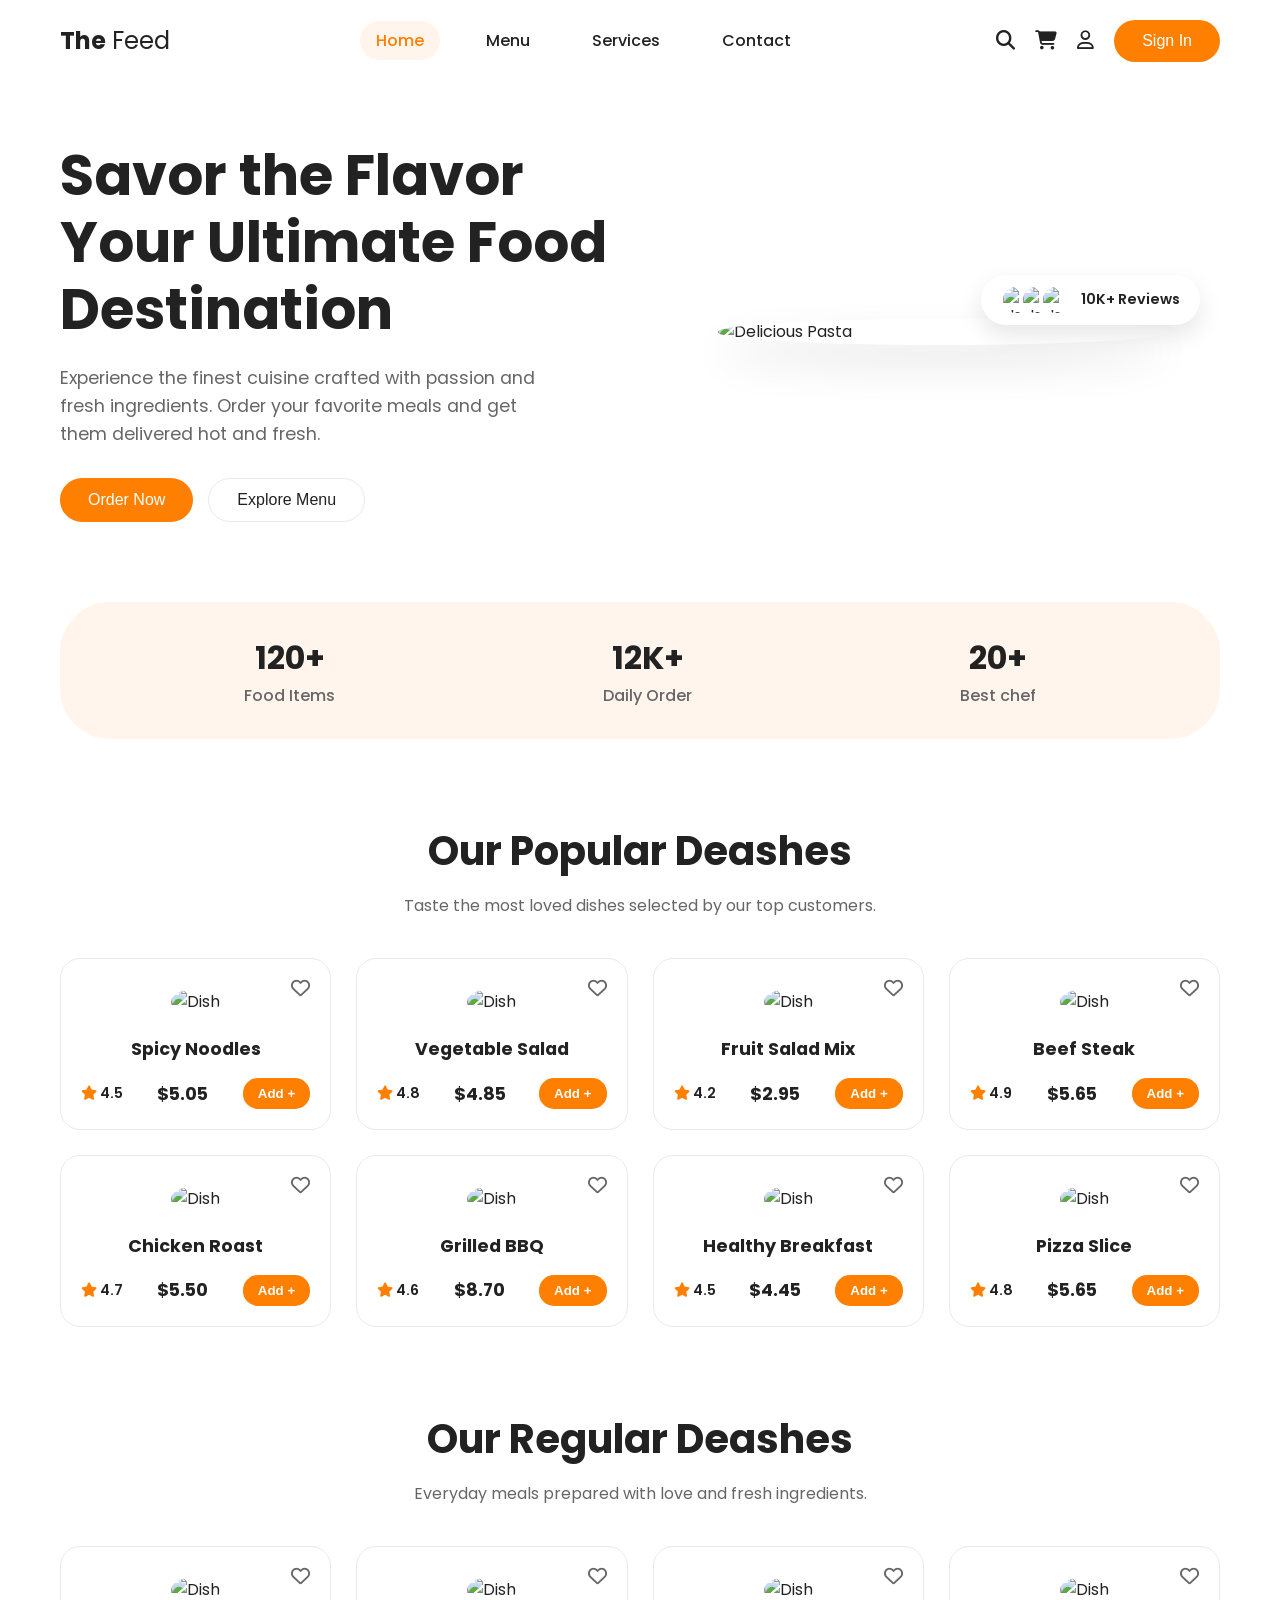
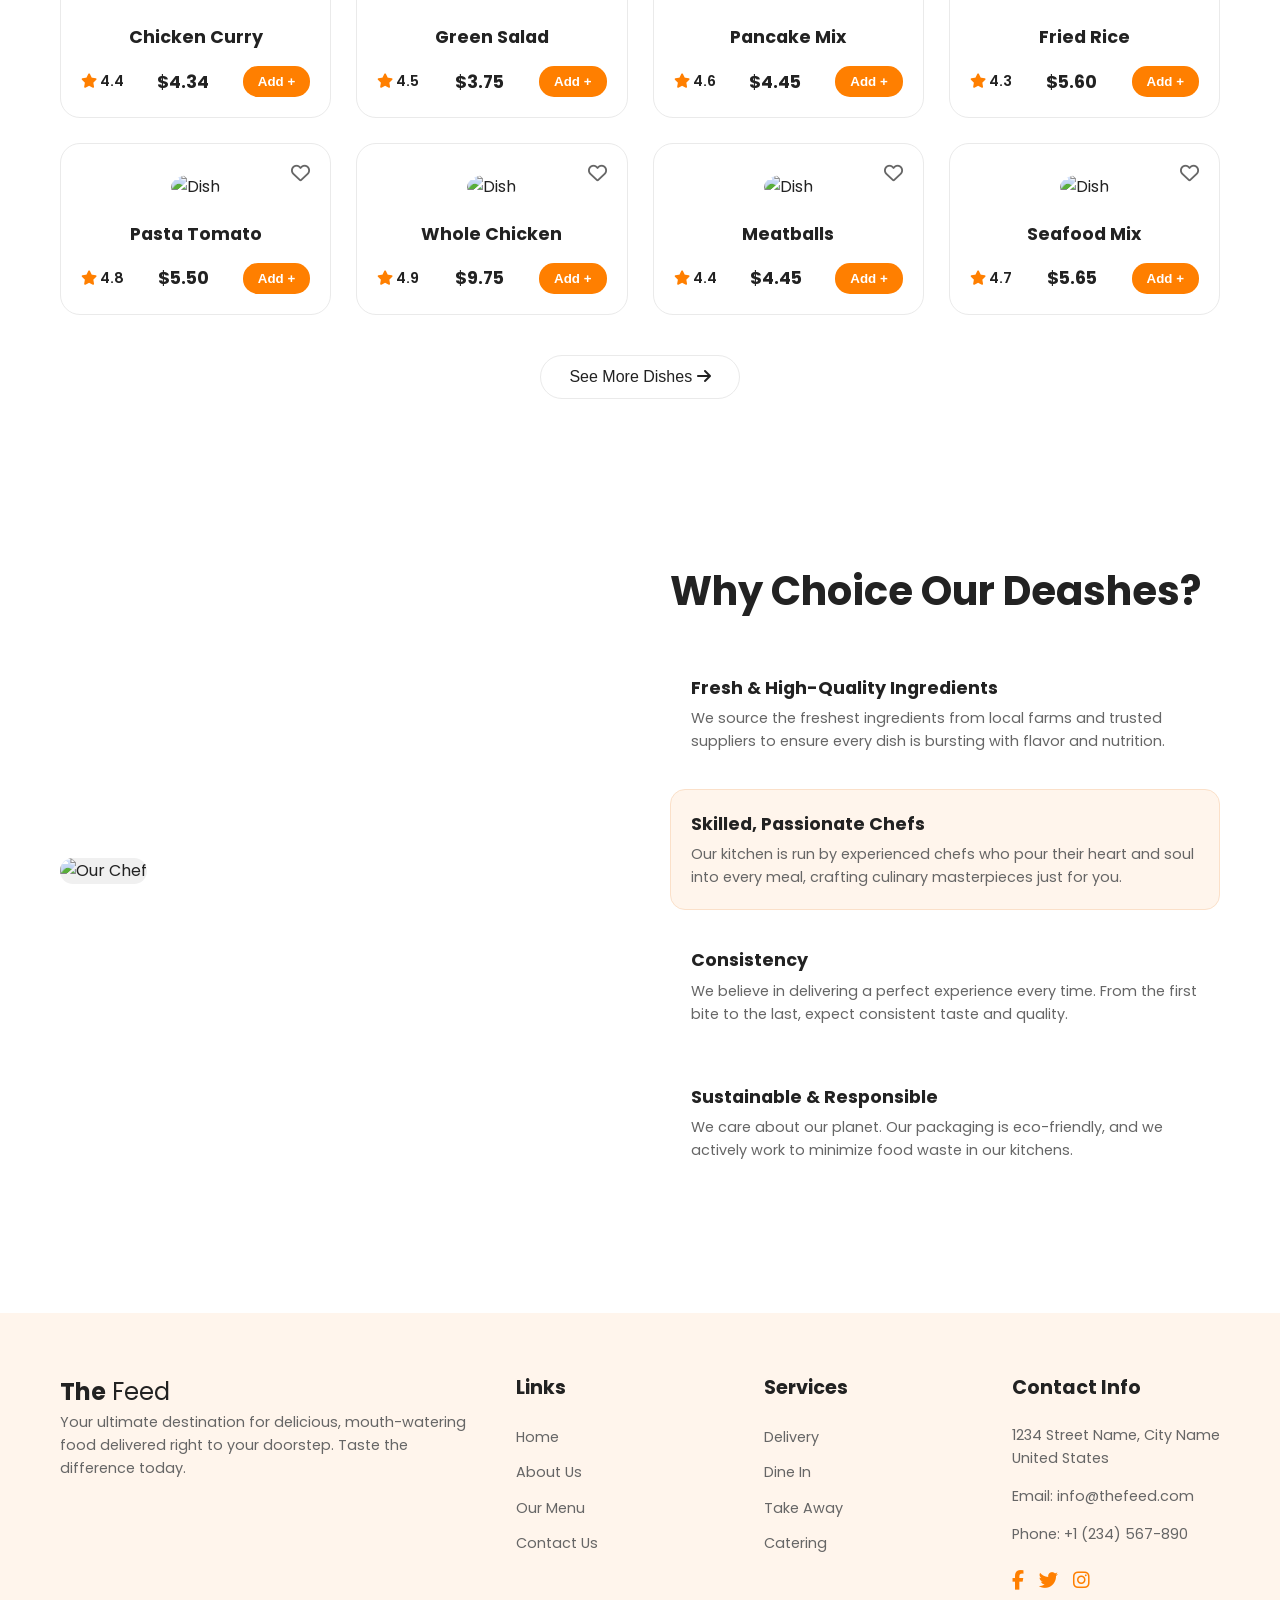
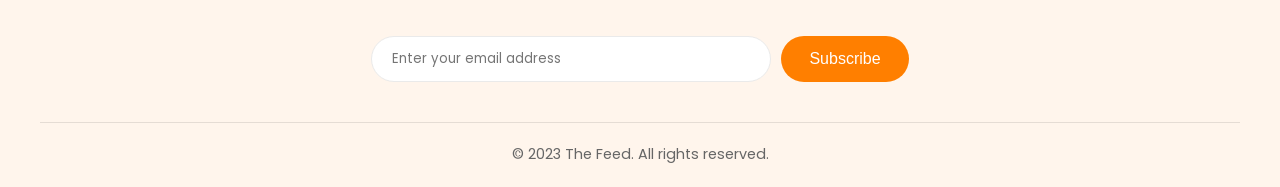
==== Food/index.html @ da23e0cc "Initial commit" ====
<!DOCTYPE html>
<html lang="en">
<head>
    <meta charset="UTF-8">
    <meta name="viewport" content="width=device-width, initial-scale=1.0">
    <title>The Feed - Food Destination</title>
    <link rel="stylesheet" href="style.css">
    
    <link href="https://fonts.googleapis.com/css2?family=Poppins:wght@300;400;500;600;700&display=swap" rel="stylesheet">
    
    <link rel="stylesheet" href="https://cdnjs.cloudflare.com/ajax/libs/font-awesome/6.4.0/css/all.min.css">
</head>
<body>


    <header>
        <div class="container nav-container">
            <div class="logo"><strong>The</strong> Feed</div>
            <nav>
                <ul>
                    <li><a href="#" class="active">Home</a></li>
                    <li><a href="#">Menu</a></li>
                    <li><a href="#">Services</a></li>
                    <li><a href="#">Contact</a></li>
                </ul>
            </nav>
            <div class="nav-actions">
                <i class="fa-solid fa-magnifying-glass"></i>
                <i class="fa-solid fa-cart-shopping"></i>
                <i class="fa-regular fa-user"></i>
                <button class="btn btn-primary">Sign In</button>
            </div>
        </div>
    </header>

    <!-- Hero Section -->
    <section class="hero container">
        <div class="hero-content">
            <h1>Savor the Flavor Your Ultimate Food Destination</h1>
            <p>Experience the finest cuisine crafted with passion and fresh ingredients. Order your favorite meals and get them delivered hot and fresh.</p>
            <div class="hero-buttons">
                <button class="btn btn-primary">Order Now</button>
                <button class="btn btn-outline">Explore Menu</button>
            </div>
        </div>
        <div class="hero-image">
            <img src="" alt="Delicious Pasta">
            <div class="floating-badge">
                <div class="avatars">
                    <img src="https://i.pravatar.cc/150?img=32" alt="User">
                    <img src="https://i.pravatar.cc/150?img=12" alt="User">
                    <img src="https://i.pravatar.cc/150?img=5" alt="User">
                </div>
                <span>10K+ Reviews</span>
            </div>
        </div>
    </section>

    <!-- Stats Section -->
    <section class="container">
        <div class="stats">
            <div class="stat-item">
                <h3>120+</h3>
                <p>Food Items</p>
            </div>
            <div class="stat-item">
                <h3>12K+</h3>
                <p>Daily Order</p>
            </div>
            <div class="stat-item">
                <h3>20+</h3>
                <p>Best chef</p>
            </div>
        </div>
    </section>

    <!-- Popular Dishes Section -->
    <section class="dishes-section container">
        <div class="section-header">
            <h2>Our Popular Deashes</h2>
            <p>Taste the most loved dishes selected by our top customers.</p>
        </div>
        <div class="dish-grid">
            <!-- Card 1 -->
            <div class="dish-card">
                <i class="fa-regular fa-heart heart-icon"></i>
                <img src="" alt="Dish">
                <h4>Spicy Noodles</h4>
                <div class="card-footer">
                    <div class="rating"><i class="fa-solid fa-star"></i> 4.5</div>
                    <span class="price">$5.05</span>
                    <button class="btn-add">Add +</button>
                </div>
            </div>
            <!-- Card 2 -->
            <div class="dish-card">
                <i class="fa-regular fa-heart heart-icon"></i>
                <img src="" alt="Dish">
                <h4>Vegetable Salad</h4>
                <div class="card-footer">
                    <div class="rating"><i class="fa-solid fa-star"></i> 4.8</div>
                    <span class="price">$4.85</span>
                    <button class="btn-add">Add +</button>
                </div>
            </div>
             <!-- Card 3 -->
             <div class="dish-card">
                <i class="fa-regular fa-heart heart-icon"></i>
                <img src="" alt="Dish">
                <h4>Fruit Salad Mix</h4>
                <div class="card-footer">
                    <div class="rating"><i class="fa-solid fa-star"></i> 4.2</div>
                    <span class="price">$2.95</span>
                    <button class="btn-add">Add +</button>
                </div>
            </div>
             <!-- Card 4 -->
             <div class="dish-card">
                <i class="fa-regular fa-heart heart-icon"></i>
                <img src="" alt="Dish">
                <h4>Beef Steak</h4>
                <div class="card-footer">
                    <div class="rating"><i class="fa-solid fa-star"></i> 4.9</div>
                    <span class="price">$5.65</span>
                    <button class="btn-add">Add +</button>
                </div>
            </div>
            <!-- Duplicate rows to match image (4 more cards) -->
             <div class="dish-card">
                <i class="fa-regular fa-heart heart-icon"></i>
                <img src="" alt="Dish">
                <h4>Chicken Roast</h4>
                <div class="card-footer">
                    <div class="rating"><i class="fa-solid fa-star"></i> 4.7</div>
                    <span class="price">$5.50</span>
                    <button class="btn-add">Add +</button>
                </div>
            </div>
             <div class="dish-card">
                <i class="fa-regular fa-heart heart-icon"></i>
                <img src="" alt="Dish">
                <h4>Grilled BBQ</h4>
                <div class="card-footer">
                    <div class="rating"><i class="fa-solid fa-star"></i> 4.6</div>
                    <span class="price">$8.70</span>
                    <button class="btn-add">Add +</button>
                </div>
            </div>
             <div class="dish-card">
                <i class="fa-regular fa-heart heart-icon"></i>
                <img src="" alt="Dish">
                <h4>Healthy Breakfast</h4>
                <div class="card-footer">
                    <div class="rating"><i class="fa-solid fa-star"></i> 4.5</div>
                    <span class="price">$4.45</span>
                    <button class="btn-add">Add +</button>
                </div>
            </div>
             <div class="dish-card">
                <i class="fa-regular fa-heart heart-icon"></i>
                <img src="" alt="Dish">
                <h4>Pizza Slice</h4>
                <div class="card-footer">
                    <div class="rating"><i class="fa-solid fa-star"></i> 4.8</div>
                    <span class="price">$5.65</span>
                    <button class="btn-add">Add +</button>
                </div>
            </div>
        </div>
    </section>

    <!-- Regular Dishes Section (Structure same as popular) -->
    <section class="dishes-section container">
        <div class="section-header">
            <h2>Our Regular Deashes</h2>
            <p>Everyday meals prepared with love and fresh ingredients.</p>
        </div>
        <div class="dish-grid">
            <!-- 8 Cards for Regular Dishes (Using slightly different images for variety) -->
             <div class="dish-card">
                <i class="fa-regular fa-heart heart-icon"></i>
                <img src="" alt="Dish">
                <h4>Chicken Curry</h4>
                <div class="card-footer">
                    <div class="rating"><i class="fa-solid fa-star"></i> 4.4</div>
                    <span class="price">$4.34</span>
                    <button class="btn-add">Add +</button>
                </div>
            </div>
             <div class="dish-card">
                <i class="fa-regular fa-heart heart-icon"></i>
                <img src="" alt="Dish">
                <h4>Green Salad</h4>
                <div class="card-footer">
                    <div class="rating"><i class="fa-solid fa-star"></i> 4.5</div>
                    <span class="price">$3.75</span>
                    <button class="btn-add">Add +</button>
                </div>
            </div>
            <div class="dish-card">
                <i class="fa-regular fa-heart heart-icon"></i>
                <img src="" alt="Dish">
                <h4>Pancake Mix</h4>
                <div class="card-footer">
                    <div class="rating"><i class="fa-solid fa-star"></i> 4.6</div>
                    <span class="price">$4.45</span>
                    <button class="btn-add">Add +</button>
                </div>
            </div>
            <div class="dish-card">
                <i class="fa-regular fa-heart heart-icon"></i>
                <img src="" alt="Dish">
                <h4>Fried Rice</h4>
                <div class="card-footer">
                    <div class="rating"><i class="fa-solid fa-star"></i> 4.3</div>
                    <span class="price">$5.60</span>
                    <button class="btn-add">Add +</button>
                </div>
            </div>
            <div class="dish-card">
                <i class="fa-regular fa-heart heart-icon"></i>
                <img src="" alt="Dish">
                <h4>Pasta Tomato</h4>
                <div class="card-footer">
                    <div class="rating"><i class="fa-solid fa-star"></i> 4.8</div>
                    <span class="price">$5.50</span>
                    <button class="btn-add">Add +</button>
                </div>
            </div>
            <div class="dish-card">
                <i class="fa-regular fa-heart heart-icon"></i>
                <img src="" alt="Dish">
                <h4>Whole Chicken</h4>
                <div class="card-footer">
                    <div class="rating"><i class="fa-solid fa-star"></i> 4.9</div>
                    <span class="price">$9.75</span>
                    <button class="btn-add">Add +</button>
                </div>
            </div>
            <div class="dish-card">
                <i class="fa-regular fa-heart heart-icon"></i>
                <img src="" alt="Dish">
                <h4>Meatballs</h4>
                <div class="card-footer">
                    <div class="rating"><i class="fa-solid fa-star"></i> 4.4</div>
                    <span class="price">$4.45</span>
                    <button class="btn-add">Add +</button>
                </div>
            </div>
            <div class="dish-card">
                <i class="fa-regular fa-heart heart-icon"></i>
                <img src="" alt="Dish">
                <h4>Seafood Mix</h4>
                <div class="card-footer">
                    <div class="rating"><i class="fa-solid fa-star"></i> 4.7</div>
                    <span class="price">$5.65</span>
                    <button class="btn-add">Add +</button>
                </div>
            </div>
        </div>
        <div class="load-more">
            <button class="btn btn-outline">See More Dishes <i class="fa-solid fa-arrow-right"></i></button>
        </div>
    </section>

    <!-- Why Choose Us Section -->
    <section class="why-choose container">
        <div class="chef-image">
            <!-- Placeholder for the Chef Image -->
            <img src="" alt="Our Chef">
        </div>
        <div class="why-content">
            <h2>Why Choice Our Deashes?</h2>
            <div class="feature-list">
                <div class="feature-item">
                    <h4>Fresh & High-Quality Ingredients</h4>
                    <p>We source the freshest ingredients from local farms and trusted suppliers to ensure every dish is bursting with flavor and nutrition.</p>
                </div>
                <div class="feature-item active">
                    <h4>Skilled, Passionate Chefs</h4>
                    <p>Our kitchen is run by experienced chefs who pour their heart and soul into every meal, crafting culinary masterpieces just for you.</p>
                </div>
                <div class="feature-item">
                    <h4>Consistency</h4>
                    <p>We believe in delivering a perfect experience every time. From the first bite to the last, expect consistent taste and quality.</p>
                </div>
                <div class="feature-item">
                    <h4>Sustainable & Responsible</h4>
                    <p>We care about our planet. Our packaging is eco-friendly, and we actively work to minimize food waste in our kitchens.</p>
                </div>
            </div>
        </div>
    </section>

    <!-- Footer -->
    <footer>
        <div class="container footer-content">
            <div class="footer-col">
                <div class="logo"><strong>The</strong> Feed</div>
                <p>Your ultimate destination for delicious, mouth-watering food delivered right to your doorstep. Taste the difference today.</p>
            </div>
            <div class="footer-col">
                <h4>Links</h4>
                <ul>
                    <li><a href="#">Home</a></li>
                    <li><a href="#">About Us</a></li>
                    <li><a href="#">Our Menu</a></li>
                    <li><a href="#">Contact Us</a></li>
                </ul>
            </div>
            <div class="footer-col">
                <h4>Services</h4>
                <ul>
                    <li><a href="#">Delivery</a></li>
                    <li><a href="#">Dine In</a></li>
                    <li><a href="#">Take Away</a></li>
                    <li><a href="#">Catering</a></li>
                </ul>
            </div>
            <div class="footer-col">
                <h4>Contact Info</h4>
                <p>1234 Street Name, City Name<br>United States</p>
                <p>Email: info@thefeed.com</p>
                <p>Phone: +1 (234) 567-890</p>
                <div class="social-links">
                    <a href="#"><i class="fa-brands fa-facebook-f"></i></a>
                    <a href="#"><i class="fa-brands fa-twitter"></i></a>
                    <a href="#"><i class="fa-brands fa-instagram"></i></a>
                </div>
            </div>
        </div>
        
        <div class="container newsletter">
            <input type="email" placeholder="Enter your email address">
            <button class="btn btn-primary">Subscribe</button>
        </div>

        <div class="footer-bottom container">
            <p>&copy; 2023 The Feed. All rights reserved.</p>
        </div>
    </footer>

</body>
</html>
---- Food/style.css ----
/* --- Global Variables & Resets --- */
:root {
    --primary-color: #ff7f00; /* Orange */
    --primary-light: #fff5ec; /* Light orange for backgrounds */
    --text-dark: #222222;
    --text-light: #666666;
    --bg-white: #ffffff;
    --border-color: #eaeaea;
    --font-main: 'Poppins', sans-serif;
}

* {
    margin: 0;
    padding: 0;
    box-sizing: border-box;
}

body {
    font-family: var(--font-main);
    color: var(--text-dark);
    background-color: var(--bg-white);
    line-height: 1.6;
}

a {
    text-decoration: none;
    color: inherit;
}

ul {
    list-style: none;
}

.container {
    max-width: 1200px;
    margin: 0 auto;
    padding: 0 20px;
}

/* --- Buttons --- */
.btn {
    padding: 12px 28px;
    border-radius: 30px;
    font-size: 1rem;
    font-weight: 500;
    cursor: pointer;
    border: none;
    transition: all 0.3s ease;
}

.btn-primary {
    background-color: var(--primary-color);
    color: var(--bg-white);
}

.btn-primary:hover {
    background-color: #e67300;
}

.btn-outline {
    background-color: transparent;
    color: var(--text-dark);
    border: 1px solid var(--border-color);
}

.btn-outline:hover {
    border-color: var(--primary-color);
    color: var(--primary-color);
}

/* --- Header / Navbar --- */
header {
    padding: 20px 0;
}

.nav-container {
    display: flex;
    justify-content: space-between;
    align-items: center;
}

.logo {
    font-size: 1.5rem;
    font-weight: 400;
}

.logo strong {
    font-weight: 700;
}

nav ul {
    display: flex;
    gap: 30px;
}

nav ul li a {
    font-size: 1rem;
    font-weight: 500;
    color: var(--text-dark);
    padding: 8px 16px;
    border-radius: 20px;
    transition: 0.3s;
}

nav ul li a:hover, nav ul li a.active {
    background-color: var(--primary-light);
    color: var(--primary-color);
}

.nav-actions {
    display: flex;
    align-items: center;
    gap: 20px;
}

.nav-actions i {
    font-size: 1.2rem;
    cursor: pointer;
    color: var(--text-dark);
    transition: 0.3s;
}

.nav-actions i:hover {
    color: var(--primary-color);
}

/* --- Hero Section --- */
.hero {
    display: flex;
    align-items: center;
    justify-content: space-between;
    padding: 60px 20px 80px;
    gap: 50px;
}

.hero-content {
    flex: 1;
}

.hero-content h1 {
    font-size: 3.5rem;
    line-height: 1.2;
    margin-bottom: 20px;
    color: var(--text-dark);
}

.hero-content p {
    color: var(--text-light);
    font-size: 1.1rem;
    margin-bottom: 30px;
    max-width: 90%;
}

.hero-buttons {
    display: flex;
    gap: 15px;
}

.hero-image {
    flex: 1;
    position: relative;
    display: flex;
    justify-content: center;
}

.hero-image img {
    width: 100%;
    max-width: 450px;
    border-radius: 50%;
    box-shadow: 0 20px 40px rgba(0,0,0,0.1);
}

.floating-badge {
    position: absolute;
    bottom: 20px;
    right: 20px;
    background: var(--bg-white);
    padding: 10px 20px;
    border-radius: 30px;
    box-shadow: 0 10px 25px rgba(0,0,0,0.1);
    display: flex;
    align-items: center;
    gap: 10px;
}

.avatars {
    display: flex;
}

.avatars img {
    width: 30px;
    height: 30px;
    border-radius: 50%;
    border: 2px solid white;
    margin-left: -10px;
    box-shadow: none;
}
.avatars img:first-child { margin-left: 0; }

.floating-badge span {
    font-weight: 600;
    font-size: 0.9rem;
}

/* --- Stats Section --- */
.stats {
    display: flex;
    justify-content: space-around;
    background-color: var(--primary-light);
    padding: 30px 50px;
    border-radius: 50px;
    margin-bottom: 80px;
}

.stat-item {
    text-align: center;
}

.stat-item h3 {
    font-size: 2rem;
    color: var(--text-dark);
}

.stat-item p {
    color: var(--text-light);
    font-weight: 500;
}

/* --- Dishes Sections --- */
.dishes-section {
    margin-bottom: 80px;
}

.section-header {
    text-align: center;
    margin-bottom: 40px;
}

.section-header h2 {
    font-size: 2.5rem;
    margin-bottom: 10px;
}

.section-header p {
    color: var(--text-light);
}

.dish-grid {
    display: grid;
    grid-template-columns: repeat(auto-fit, minmax(250px, 1fr));
    gap: 25px;
}

.dish-card {
    border: 1px solid var(--border-color);
    border-radius: 20px;
    padding: 20px;
    text-align: center;
    position: relative;
    transition: transform 0.3s, box-shadow 0.3s;
}

.dish-card:hover {
    transform: translateY(-5px);
    box-shadow: 0 15px 30px rgba(0,0,0,0.05);
}

.heart-icon {
    position: absolute;
    top: 20px;
    right: 20px;
    color: var(--text-light);
    cursor: pointer;
    font-size: 1.2rem;
    transition: 0.2s;
}

.heart-icon:hover {
    color: red;
    font-weight: 900; /* Makes font-awesome icon solid */
}

.dish-card img {
    width: 150px;
    height: 150px;
    border-radius: 50%;
    object-fit: cover;
    margin: 10px auto 20px;
}

.dish-card h4 {
    font-size: 1.1rem;
    margin-bottom: 15px;
}

.card-footer {
    display: flex;
    justify-content: space-between;
    align-items: center;
}

.rating {
    font-size: 0.9rem;
    font-weight: 600;
}

.rating i {
    color: var(--primary-color);
}

.price {
    font-weight: 700;
    font-size: 1.1rem;
    color: var(--text-dark);
}

.btn-add {
    background-color: var(--primary-color);
    color: white;
    border: none;
    padding: 8px 15px;
    border-radius: 15px;
    cursor: pointer;
    font-weight: 600;
    transition: 0.3s;
}

.btn-add:hover {
    background-color: #e67300;
}

.load-more {
    text-align: center;
    margin-top: 40px;
}

/* --- Why Choose Us Section --- */
.why-choose {
    display: flex;
    align-items: center;
    gap: 60px;
    padding: 80px 20px;
}

.chef-image {
    flex: 1;
}

.chef-image img {
    width: 100%;
    border-radius: 20px;
    background-color: #f0f0f0; /* Backup background */
}

.why-content {
    flex: 1;
}

.why-content h2 {
    font-size: 2.5rem;
    margin-bottom: 30px;
}

.feature-list {
    display: flex;
    flex-direction: column;
    gap: 15px;
}

.feature-item {
    padding: 20px;
    border-radius: 15px;
    border: 1px solid transparent;
    transition: 0.3s;
}

.feature-item h4 {
    font-size: 1.1rem;
    margin-bottom: 5px;
}

.feature-item p {
    color: var(--text-light);
    font-size: 0.9rem;
}

.feature-item.active, .feature-item:hover {
    background-color: var(--primary-light);
    border-color: #fbe0c9;
}


/* --- Footer --- */
footer {
    background-color: var(--primary-light);
    padding: 60px 0 20px;
    margin-top: 50px;
}

.footer-content {
    display: grid;
    grid-template-columns: 2fr 1fr 1fr 1fr;
    gap: 40px;
    margin-bottom: 40px;
}

.footer-col h4 {
    font-size: 1.2rem;
    margin-bottom: 20px;
}

.footer-col p {
    color: var(--text-light);
    font-size: 0.9rem;
    margin-bottom: 15px;
}

.footer-col ul li {
    margin-bottom: 10px;
}

.footer-col ul li a {
    color: var(--text-light);
    font-size: 0.9rem;
    transition: 0.2s;
}

.footer-col ul li a:hover {
    color: var(--primary-color);
}

.social-links {
    display: flex;
    gap: 15px;
    margin-top: 20px;
}

.social-links a {
    color: var(--primary-color);
    font-size: 1.2rem;
}

.newsletter {
    display: flex;
    justify-content: center;
    gap: 10px;
    margin-bottom: 40px;
}

.newsletter input {
    padding: 12px 20px;
    border: 1px solid var(--border-color);
    border-radius: 30px;
    width: 100%;
    max-width: 400px;
    outline: none;
    font-family: var(--font-main);
}

.footer-bottom {
    text-align: center;
    border-top: 1px solid rgba(0,0,0,0.1);
    padding-top: 20px;
    color: var(--text-light);
    font-size: 0.9rem;
}

/* --- Responsive Design --- */
@media (max-width: 992px) {
    .hero {
        flex-direction: column;
        text-align: center;
    }
    .hero-content p {
        margin: 0 auto 30px;
    }
    .hero-buttons {
        justify-content: center;
    }
    .why-choose {
        flex-direction: column;
    }
    .footer-content {
        grid-template-columns: 1fr 1fr;
    }
}

@media (max-width: 768px) {
    nav ul {
        display: none; /* Hide nav on mobile for simplicity, usually requires a hamburger menu */
    }
    .stats {
        flex-direction: column;
        gap: 30px;
        border-radius: 20px;
    }
    .footer-content {
        grid-template-columns: 1fr;
        text-align: center;
    }
    .social-links {
        justify-content: center;
    }
    .hero-content h1 {
        font-size: 2.5rem;
    }
}
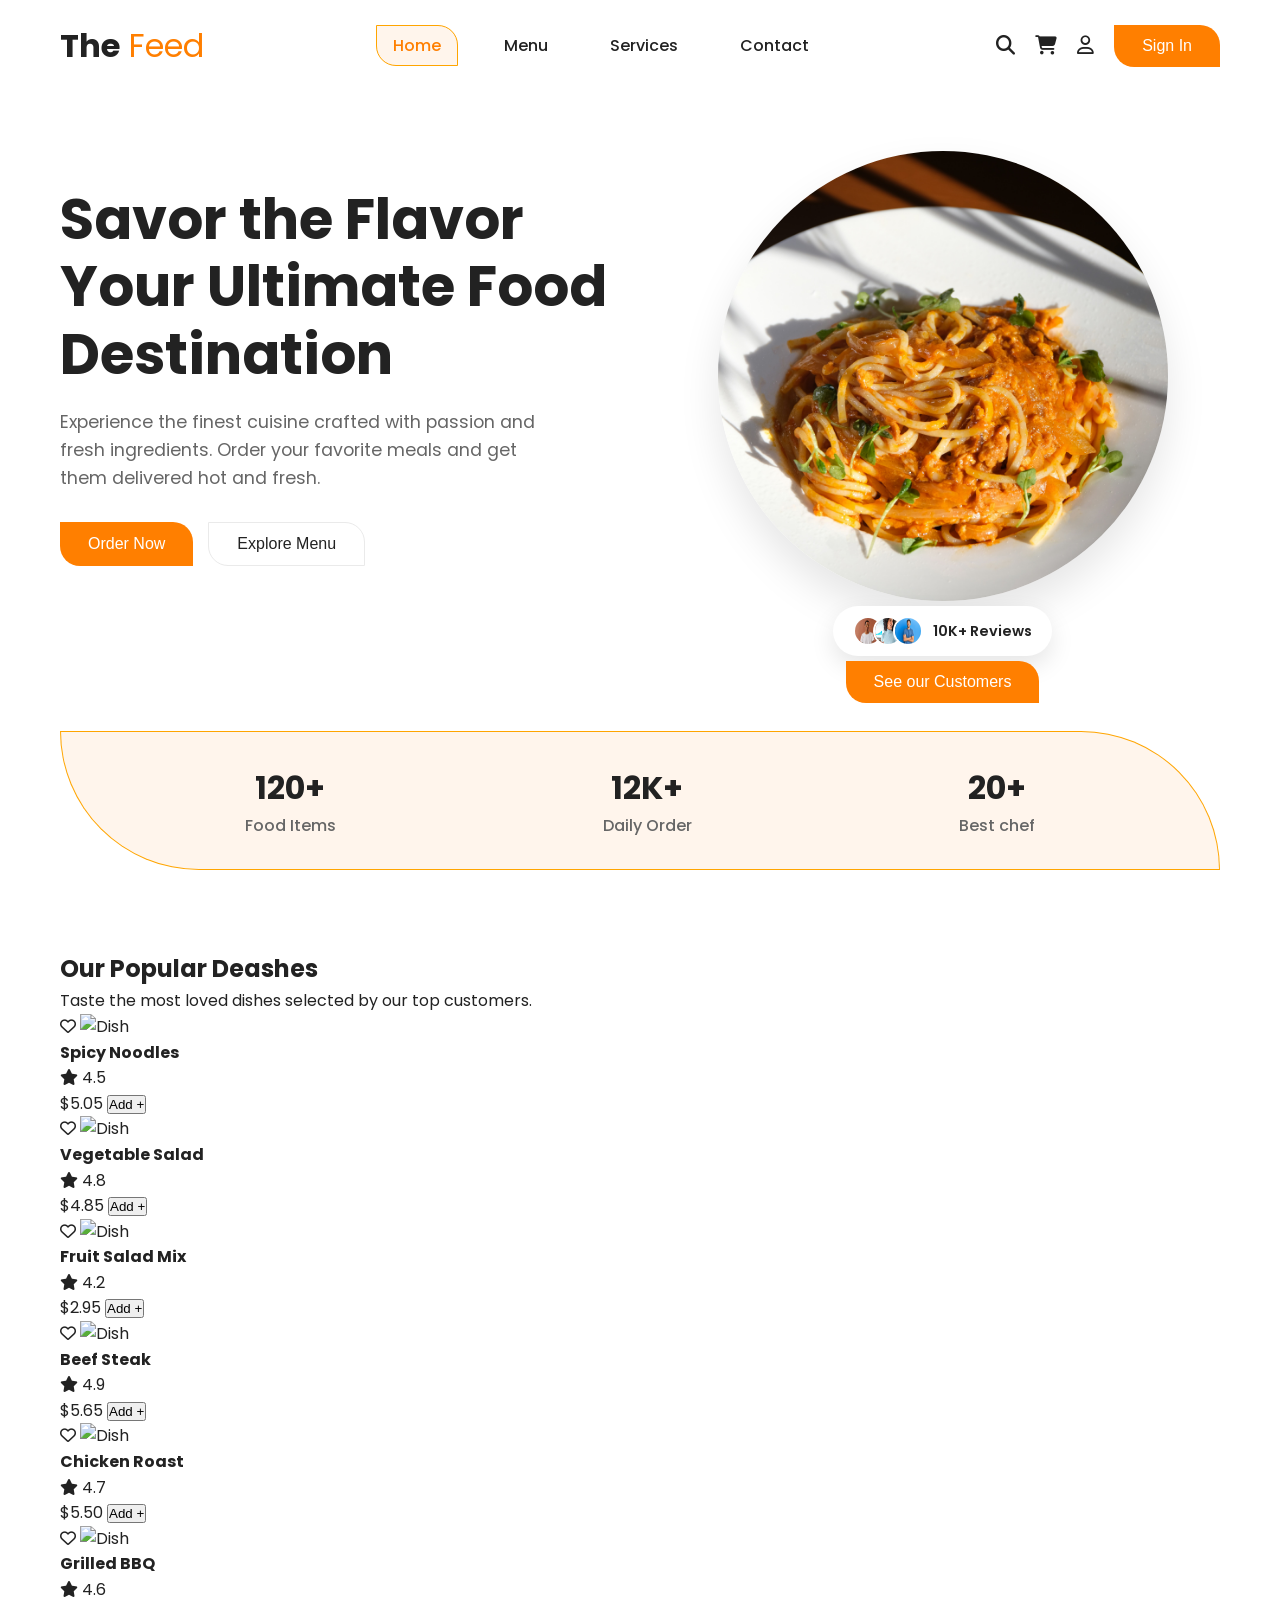
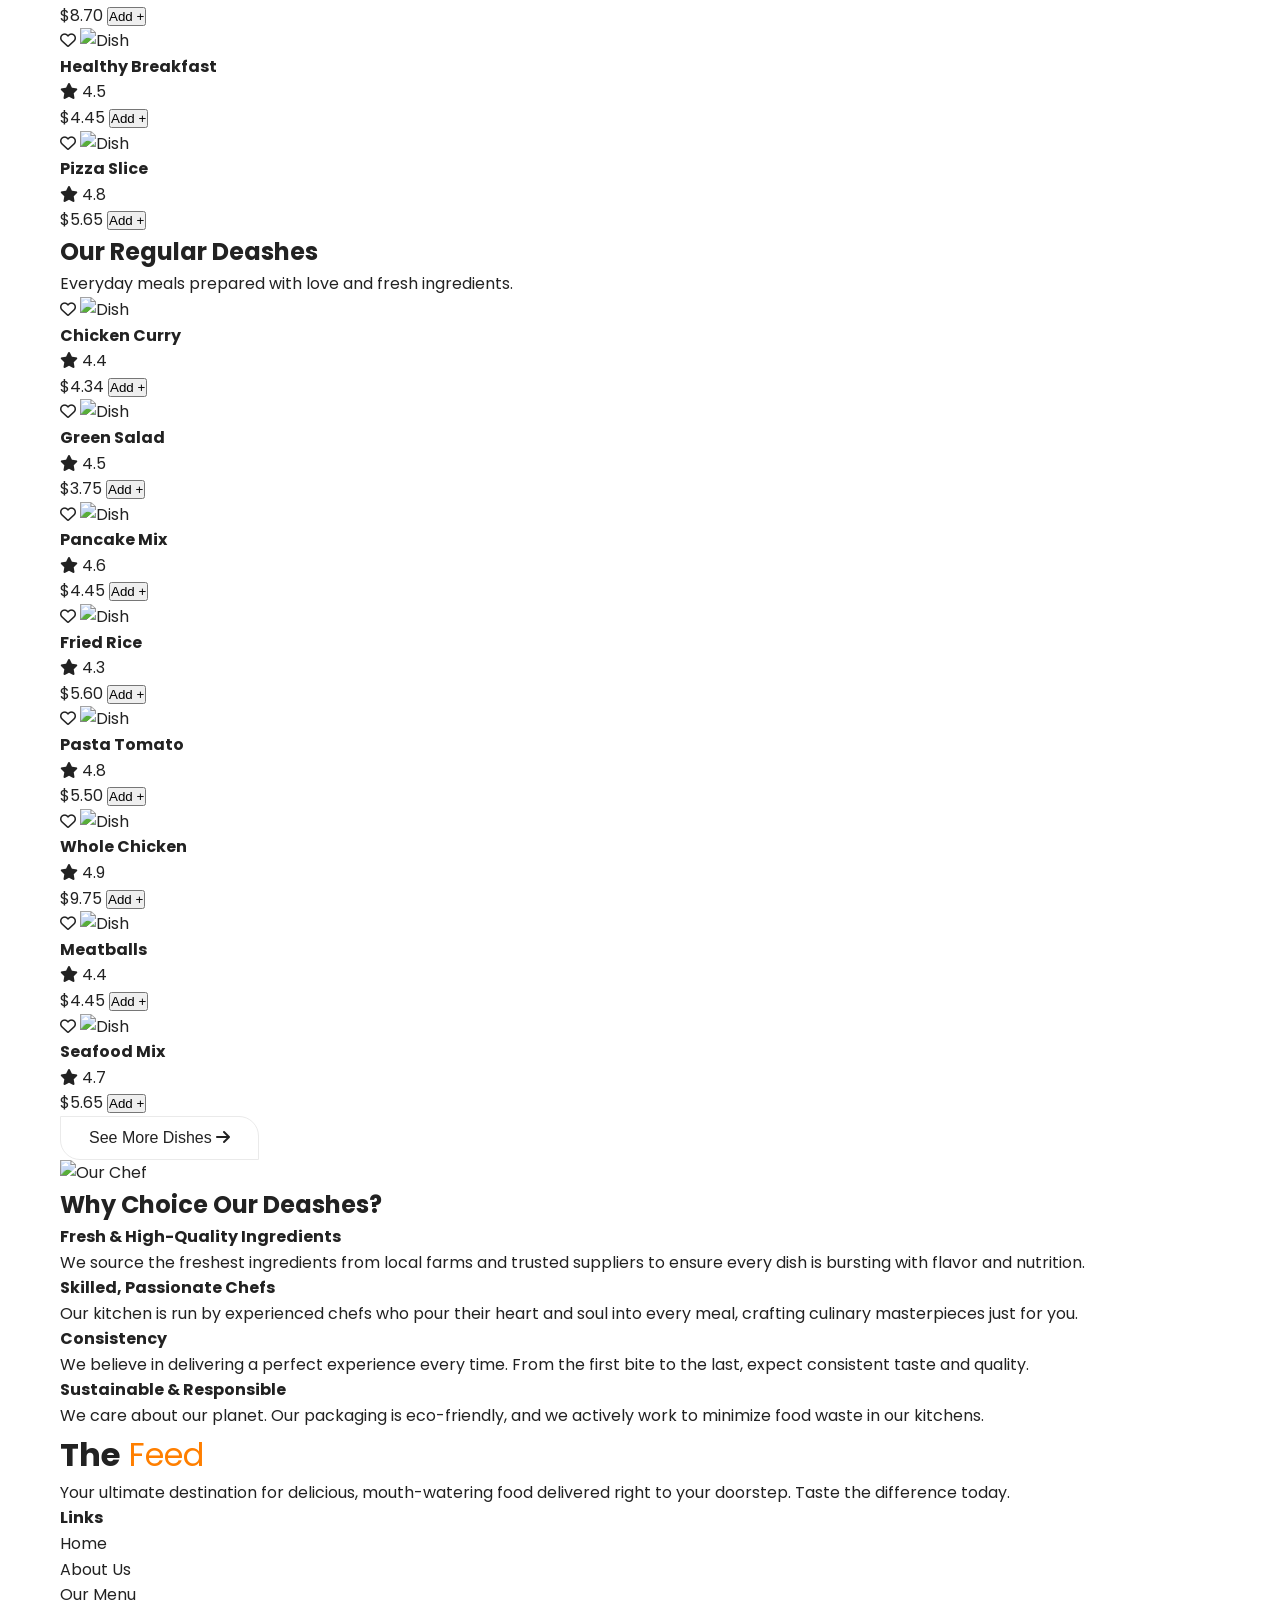
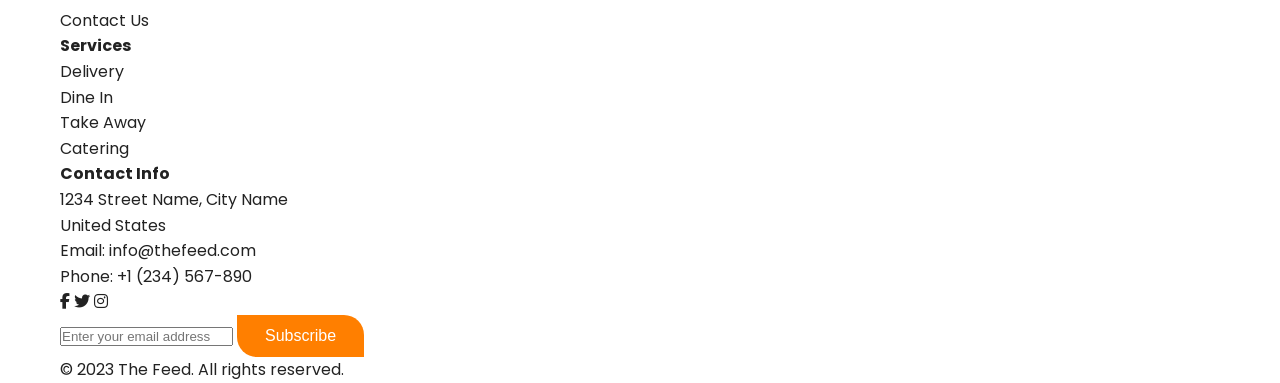
==== commit 8b77afa5: "Changes" ====
--- a/Food/index.html
+++ b/Food/index.html
@@ -44,20 +44,23 @@
             </div>
         </div>
         <div class="hero-image">
-            <img src="" alt="Delicious Pasta">
+            <img src="img/food2.JPG" alt="Delicious Pasta">
+
             <div class="floating-badge">
                 <div class="avatars">
-                    <img src="https://i.pravatar.cc/150?img=32" alt="User">
-                    <img src="https://i.pravatar.cc/150?img=12" alt="User">
-                    <img src="https://i.pravatar.cc/150?img=5" alt="User">
+                    <img src="img/avater 1.avif" alt="User">
+                    <img src="img/avater 2.jpg" alt="User">
+                    <img src="img/avater 3.jpg" alt="User">
                 </div>
                 <span>10K+ Reviews</span>
-            </div>
+                
+            </div>
+            <button class="btn btn-primary btn-fly">See our Customers</button>
         </div>
     </section>
 
     <!-- Stats Section -->
-    <section class="container">
+    <section class="container rate">
         <div class="stats">
             <div class="stat-item">
                 <h3>120+</h3>
@@ -223,7 +226,7 @@
                 <h4>Pasta Tomato</h4>
                 <div class="card-footer">
                     <div class="rating"><i class="fa-solid fa-star"></i> 4.8</div>
-                    <span class="price">$5.50</span>
+                    <span class="price">&dollar;5.50</span>
                     <button class="btn-add">Add +</button>
                 </div>
             </div>
@@ -233,7 +236,7 @@
                 <h4>Whole Chicken</h4>
                 <div class="card-footer">
                     <div class="rating"><i class="fa-solid fa-star"></i> 4.9</div>
-                    <span class="price">$9.75</span>
+                    <span class="price">&dollar;9.75</span>
                     <button class="btn-add">Add +</button>
                 </div>
             </div>
@@ -243,7 +246,7 @@
                 <h4>Meatballs</h4>
                 <div class="card-footer">
                     <div class="rating"><i class="fa-solid fa-star"></i> 4.4</div>
-                    <span class="price">$4.45</span>
+                    <span class="price">&dollar;4.45</span>
                     <button class="btn-add">Add +</button>
                 </div>
             </div>
@@ -253,7 +256,7 @@
                 <h4>Seafood Mix</h4>
                 <div class="card-footer">
                     <div class="rating"><i class="fa-solid fa-star"></i> 4.7</div>
-                    <span class="price">$5.65</span>
+                    <span class="price">&dollar;5.65</span>
                     <button class="btn-add">Add +</button>
                 </div>
             </div>
--- a/Food/style.css
+++ b/Food/style.css
@@ -1,7 +1,7 @@
 /* --- Global Variables & Resets --- */
 :root {
-    --primary-color: #ff7f00; /* Orange */
-    --primary-light: #fff5ec; /* Light orange for backgrounds */
+    --primary-color: #ff7f00; 
+    --primary-light: #fff5ec; 
     --text-dark: #222222;
     --text-light: #666666;
     --bg-white: #ffffff;
@@ -51,6 +51,7 @@
 .btn-primary {
     background-color: var(--primary-color);
     color: var(--bg-white);
+    border-radius: 0px 20px 0 20px;
 }
 
 .btn-primary:hover {
@@ -61,11 +62,16 @@
     background-color: transparent;
     color: var(--text-dark);
     border: 1px solid var(--border-color);
+     border-radius: 0px 20px 0 20px;
 }
 
 .btn-outline:hover {
     border-color: var(--primary-color);
     color: var(--primary-color);
+}
+.rate{
+    margin-top: 50px;
+
 }
 
 /* --- Header / Navbar --- */
@@ -80,13 +86,15 @@
 }
 
 .logo {
-    font-size: 1.5rem;
+    font-size: xx-large;
     font-weight: 400;
+    color: var(--primary-color);
 }
 
 .logo strong {
     font-weight: 700;
-}
+    color: var(--text-dark);
+}   
 
 nav ul {
     display: flex;
@@ -98,13 +106,16 @@
     font-weight: 500;
     color: var(--text-dark);
     padding: 8px 16px;
-    border-radius: 20px;
-    transition: 0.3s;
+    border-radius: 0px 20px 0 20px;
+   
+    
 }
 
 nav ul li a:hover, nav ul li a.active {
     background-color: var(--primary-light);
     color: var(--primary-color);
+     border: 1px solid;
+    border-color: #ffa500 ;
 }
 
 .nav-actions {
@@ -124,7 +135,6 @@
     color: var(--primary-color);
 }
 
-/* --- Hero Section --- */
 .hero {
     display: flex;
     align-items: center;
@@ -161,6 +171,7 @@
     position: relative;
     display: flex;
     justify-content: center;
+    position: relative;
 }
 
 .hero-image img {
@@ -172,8 +183,7 @@
 
 .floating-badge {
     position: absolute;
-    bottom: 20px;
-    right: 20px;
+    top: 455px;
     background: var(--bg-white);
     padding: 10px 20px;
     border-radius: 30px;
@@ -196,6 +206,10 @@
     box-shadow: none;
 }
 .avatars img:first-child { margin-left: 0; }
+.btn-fly{
+    position: absolute  ;
+    top: 510px;
+}
 
 .floating-badge span {
     font-weight: 600;
@@ -208,7 +222,8 @@
     justify-content: space-around;
     background-color: var(--primary-light);
     padding: 30px 50px;
-    border-radius: 50px;
+    border: 1px solid #ffa500;
+   border-radius: 0px 150px 0 150px;
     margin-bottom: 80px;
 }
 
@@ -225,283 +240,3 @@
     color: var(--text-light);
     font-weight: 500;
 }
-
-/* --- Dishes Sections --- */
-.dishes-section {
-    margin-bottom: 80px;
-}
-
-.section-header {
-    text-align: center;
-    margin-bottom: 40px;
-}
-
-.section-header h2 {
-    font-size: 2.5rem;
-    margin-bottom: 10px;
-}
-
-.section-header p {
-    color: var(--text-light);
-}
-
-.dish-grid {
-    display: grid;
-    grid-template-columns: repeat(auto-fit, minmax(250px, 1fr));
-    gap: 25px;
-}
-
-.dish-card {
-    border: 1px solid var(--border-color);
-    border-radius: 20px;
-    padding: 20px;
-    text-align: center;
-    position: relative;
-    transition: transform 0.3s, box-shadow 0.3s;
-}
-
-.dish-card:hover {
-    transform: translateY(-5px);
-    box-shadow: 0 15px 30px rgba(0,0,0,0.05);
-}
-
-.heart-icon {
-    position: absolute;
-    top: 20px;
-    right: 20px;
-    color: var(--text-light);
-    cursor: pointer;
-    font-size: 1.2rem;
-    transition: 0.2s;
-}
-
-.heart-icon:hover {
-    color: red;
-    font-weight: 900; /* Makes font-awesome icon solid */
-}
-
-.dish-card img {
-    width: 150px;
-    height: 150px;
-    border-radius: 50%;
-    object-fit: cover;
-    margin: 10px auto 20px;
-}
-
-.dish-card h4 {
-    font-size: 1.1rem;
-    margin-bottom: 15px;
-}
-
-.card-footer {
-    display: flex;
-    justify-content: space-between;
-    align-items: center;
-}
-
-.rating {
-    font-size: 0.9rem;
-    font-weight: 600;
-}
-
-.rating i {
-    color: var(--primary-color);
-}
-
-.price {
-    font-weight: 700;
-    font-size: 1.1rem;
-    color: var(--text-dark);
-}
-
-.btn-add {
-    background-color: var(--primary-color);
-    color: white;
-    border: none;
-    padding: 8px 15px;
-    border-radius: 15px;
-    cursor: pointer;
-    font-weight: 600;
-    transition: 0.3s;
-}
-
-.btn-add:hover {
-    background-color: #e67300;
-}
-
-.load-more {
-    text-align: center;
-    margin-top: 40px;
-}
-
-/* --- Why Choose Us Section --- */
-.why-choose {
-    display: flex;
-    align-items: center;
-    gap: 60px;
-    padding: 80px 20px;
-}
-
-.chef-image {
-    flex: 1;
-}
-
-.chef-image img {
-    width: 100%;
-    border-radius: 20px;
-    background-color: #f0f0f0; /* Backup background */
-}
-
-.why-content {
-    flex: 1;
-}
-
-.why-content h2 {
-    font-size: 2.5rem;
-    margin-bottom: 30px;
-}
-
-.feature-list {
-    display: flex;
-    flex-direction: column;
-    gap: 15px;
-}
-
-.feature-item {
-    padding: 20px;
-    border-radius: 15px;
-    border: 1px solid transparent;
-    transition: 0.3s;
-}
-
-.feature-item h4 {
-    font-size: 1.1rem;
-    margin-bottom: 5px;
-}
-
-.feature-item p {
-    color: var(--text-light);
-    font-size: 0.9rem;
-}
-
-.feature-item.active, .feature-item:hover {
-    background-color: var(--primary-light);
-    border-color: #fbe0c9;
-}
-
-
-/* --- Footer --- */
-footer {
-    background-color: var(--primary-light);
-    padding: 60px 0 20px;
-    margin-top: 50px;
-}
-
-.footer-content {
-    display: grid;
-    grid-template-columns: 2fr 1fr 1fr 1fr;
-    gap: 40px;
-    margin-bottom: 40px;
-}
-
-.footer-col h4 {
-    font-size: 1.2rem;
-    margin-bottom: 20px;
-}
-
-.footer-col p {
-    color: var(--text-light);
-    font-size: 0.9rem;
-    margin-bottom: 15px;
-}
-
-.footer-col ul li {
-    margin-bottom: 10px;
-}
-
-.footer-col ul li a {
-    color: var(--text-light);
-    font-size: 0.9rem;
-    transition: 0.2s;
-}
-
-.footer-col ul li a:hover {
-    color: var(--primary-color);
-}
-
-.social-links {
-    display: flex;
-    gap: 15px;
-    margin-top: 20px;
-}
-
-.social-links a {
-    color: var(--primary-color);
-    font-size: 1.2rem;
-}
-
-.newsletter {
-    display: flex;
-    justify-content: center;
-    gap: 10px;
-    margin-bottom: 40px;
-}
-
-.newsletter input {
-    padding: 12px 20px;
-    border: 1px solid var(--border-color);
-    border-radius: 30px;
-    width: 100%;
-    max-width: 400px;
-    outline: none;
-    font-family: var(--font-main);
-}
-
-.footer-bottom {
-    text-align: center;
-    border-top: 1px solid rgba(0,0,0,0.1);
-    padding-top: 20px;
-    color: var(--text-light);
-    font-size: 0.9rem;
-}
-
-/* --- Responsive Design --- */
-@media (max-width: 992px) {
-    .hero {
-        flex-direction: column;
-        text-align: center;
-    }
-    .hero-content p {
-        margin: 0 auto 30px;
-    }
-    .hero-buttons {
-        justify-content: center;
-    }
-    .why-choose {
-        flex-direction: column;
-    }
-    .footer-content {
-        grid-template-columns: 1fr 1fr;
-    }
-}
-
-@media (max-width: 768px) {
-    nav ul {
-        display: none; /* Hide nav on mobile for simplicity, usually requires a hamburger menu */
-    }
-    .stats {
-        flex-direction: column;
-        gap: 30px;
-        border-radius: 20px;
-    }
-    .footer-content {
-        grid-template-columns: 1fr;
-        text-align: center;
-    }
-    .social-links {
-        justify-content: center;
-    }
-    .hero-content h1 {
-        font-size: 2.5rem;
-    }
-}
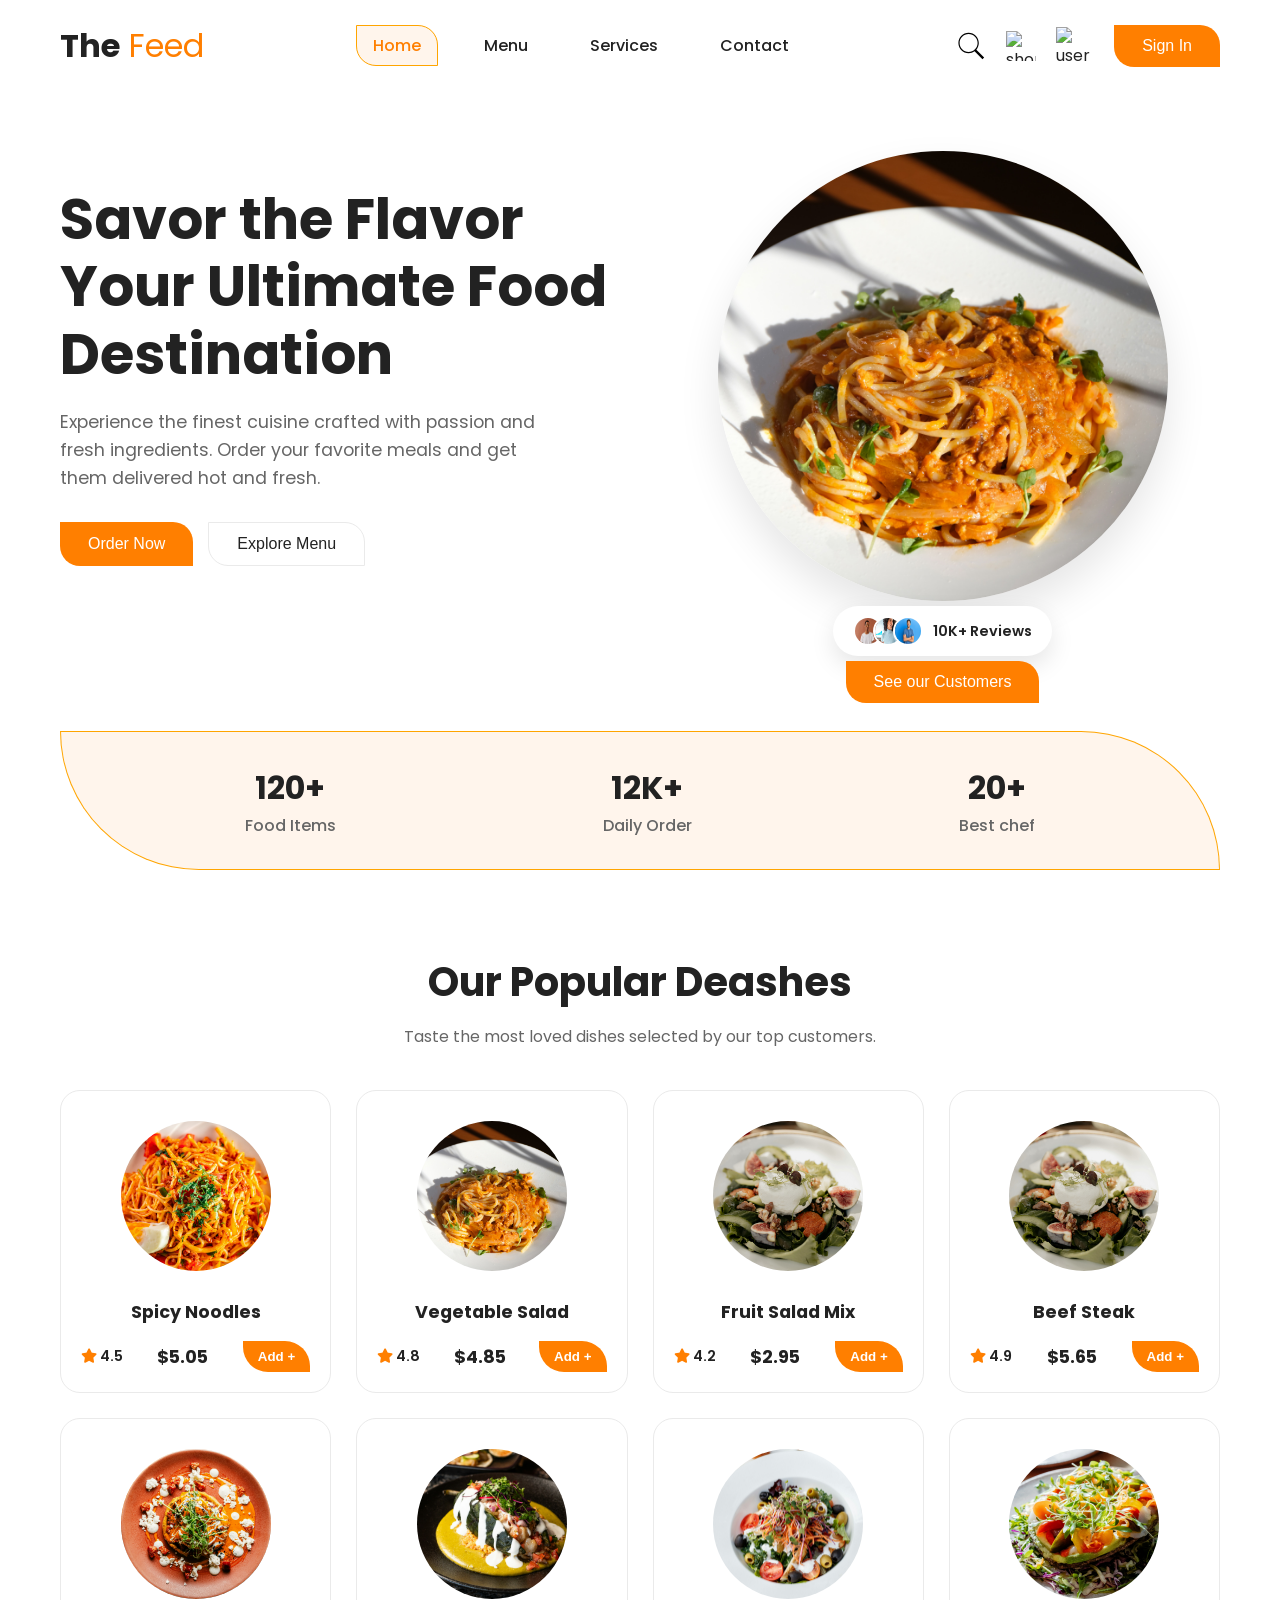
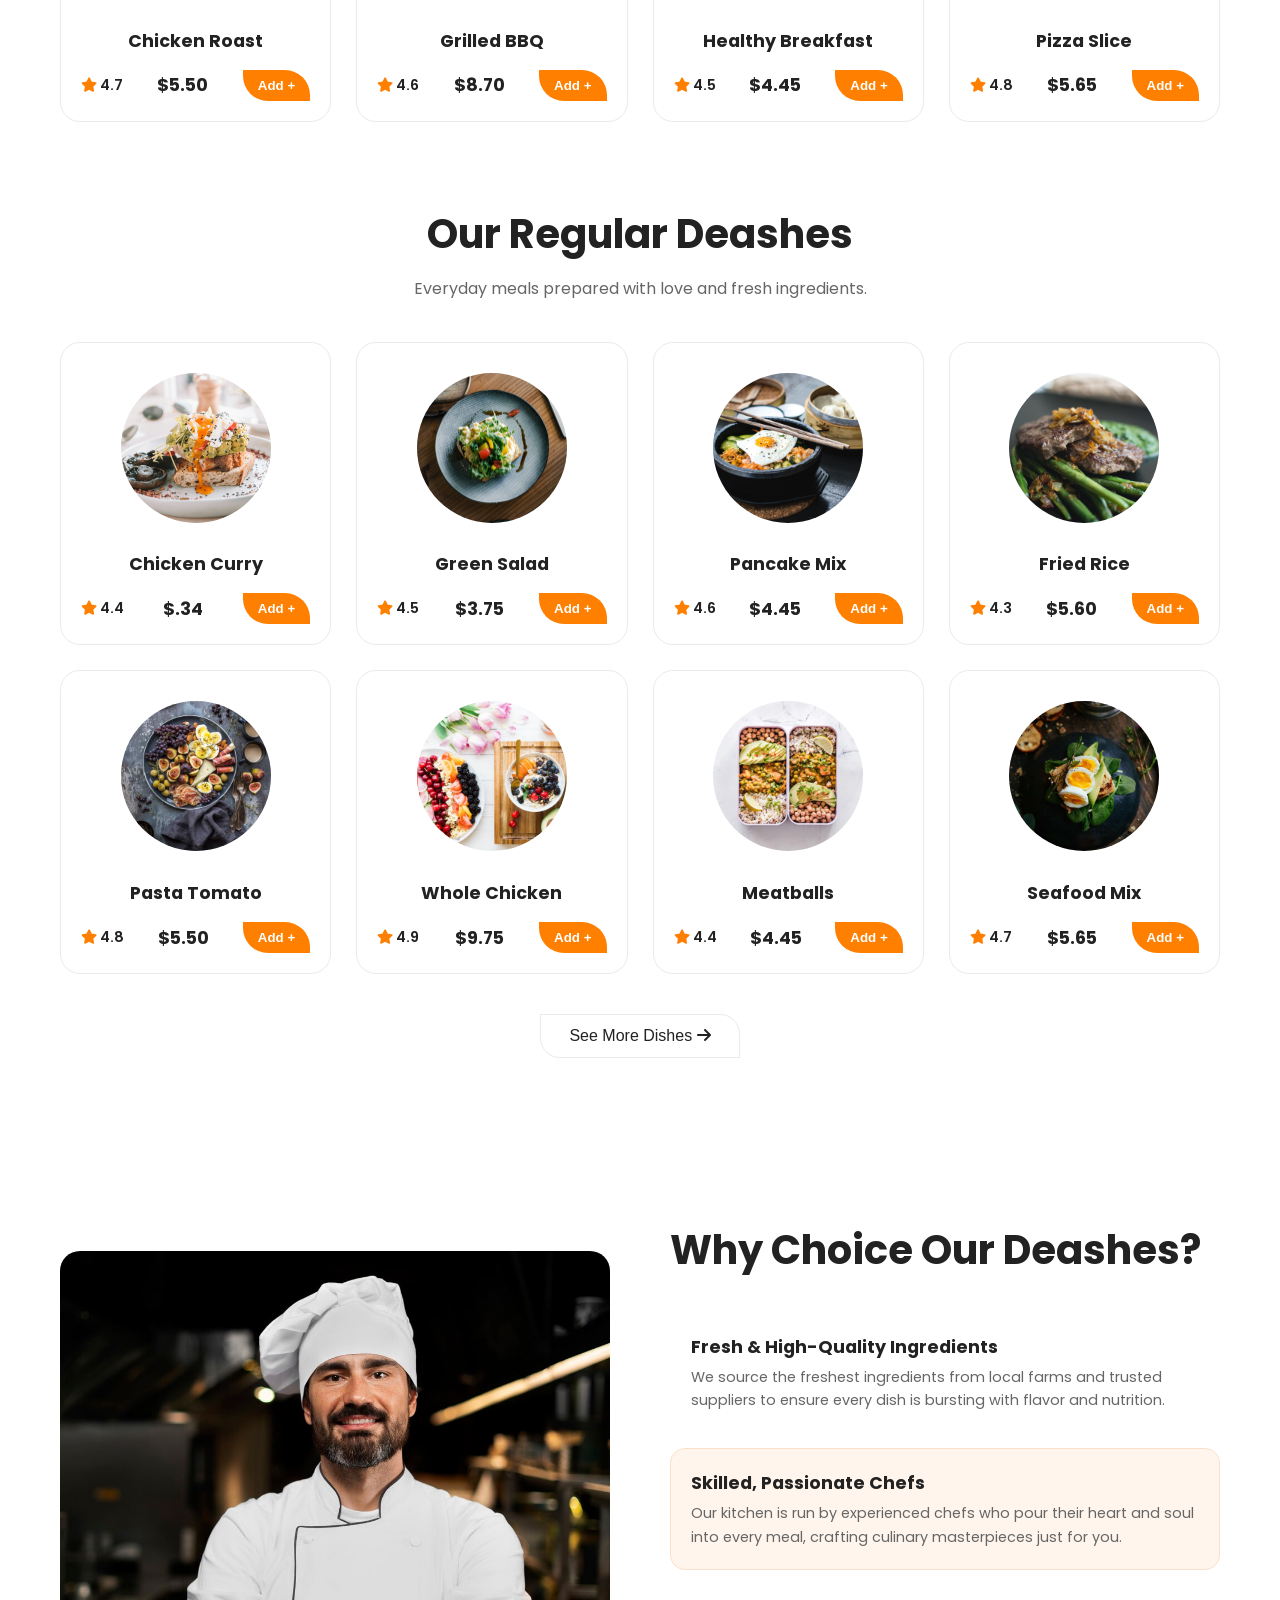
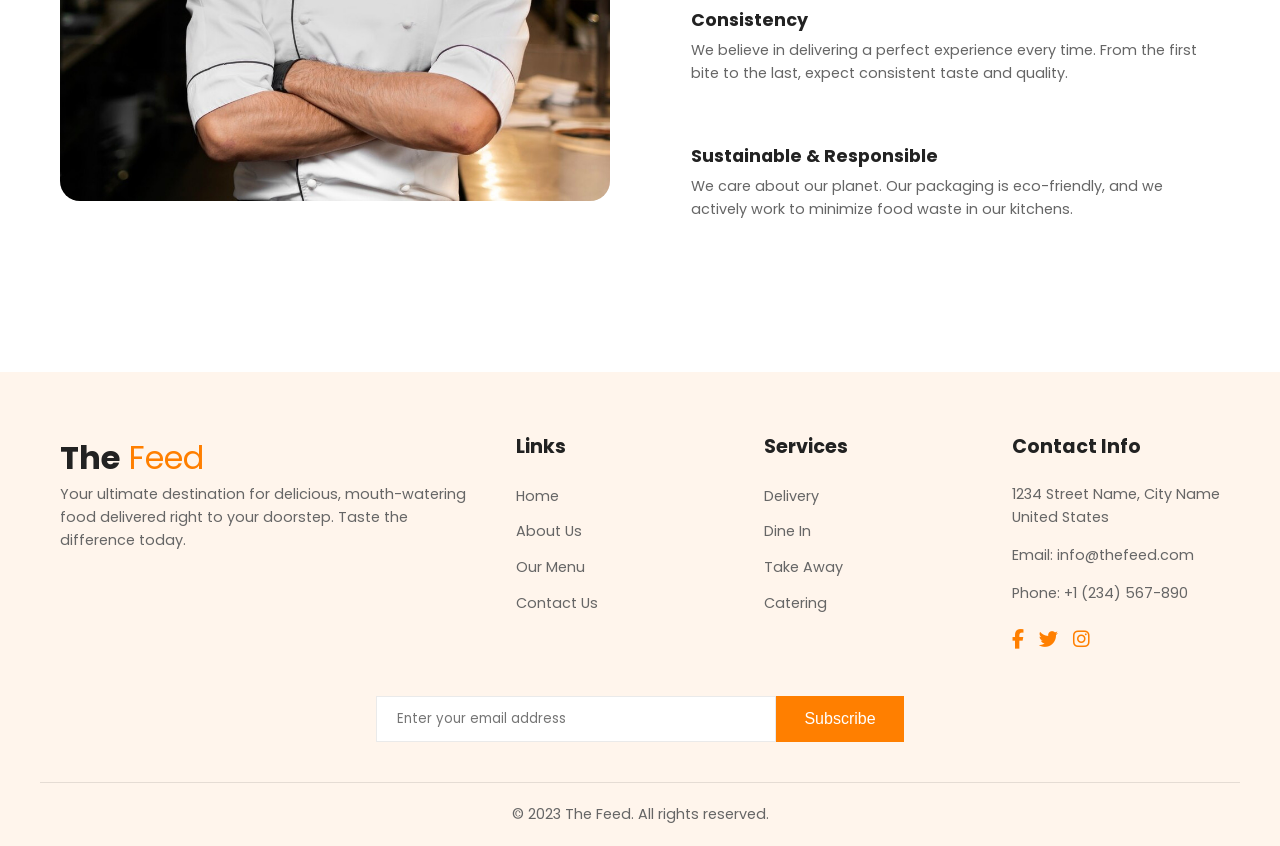
==== commit 61ff38b0: "New changes" ====
--- a/Food/index.html
+++ b/Food/index.html
@@ -1,15 +1,18 @@
 <!DOCTYPE html>
 <html lang="en">
+
 <head>
     <meta charset="UTF-8">
     <meta name="viewport" content="width=device-width, initial-scale=1.0">
     <title>The Feed - Food Destination</title>
     <link rel="stylesheet" href="style.css">
-    
-    <link href="https://fonts.googleapis.com/css2?family=Poppins:wght@300;400;500;600;700&display=swap" rel="stylesheet">
-    
+
+    <link href="https://fonts.googleapis.com/css2?family=Poppins:wght@300;400;500;600;700&display=swap"
+        rel="stylesheet">
+
     <link rel="stylesheet" href="https://cdnjs.cloudflare.com/ajax/libs/font-awesome/6.4.0/css/all.min.css">
 </head>
+
 <body>
 
 
@@ -25,9 +28,10 @@
                 </ul>
             </nav>
             <div class="nav-actions">
-                <i class="fa-solid fa-magnifying-glass"></i>
-                <i class="fa-solid fa-cart-shopping"></i>
-                <i class="fa-regular fa-user"></i>
+                <div class="icons8-search"></div>
+                <img width="30" height="30" src="https://img.icons8.com/ios-glyphs/50/shopping-cart.png"
+                    alt="shopping-cart" />
+                <img width="38" height="38"  src="https://img.icons8.com/parakeet-line/48/user.png" alt="user" />
                 <button class="btn btn-primary">Sign In</button>
             </div>
         </div>
@@ -37,7 +41,8 @@
     <section class="hero container">
         <div class="hero-content">
             <h1>Savor the Flavor Your Ultimate Food Destination</h1>
-            <p>Experience the finest cuisine crafted with passion and fresh ingredients. Order your favorite meals and get them delivered hot and fresh.</p>
+            <p>Experience the finest cuisine crafted with passion and fresh ingredients. Order your favorite meals and
+                get them delivered hot and fresh.</p>
             <div class="hero-buttons">
                 <button class="btn btn-primary">Order Now</button>
                 <button class="btn btn-outline">Explore Menu</button>
@@ -53,7 +58,7 @@
                     <img src="img/avater 3.jpg" alt="User">
                 </div>
                 <span>10K+ Reviews</span>
-                
+
             </div>
             <button class="btn btn-primary btn-fly">See our Customers</button>
         </div>
@@ -86,86 +91,78 @@
         <div class="dish-grid">
             <!-- Card 1 -->
             <div class="dish-card">
-                <i class="fa-regular fa-heart heart-icon"></i>
-                <img src="" alt="Dish">
+                <img src="img/food1.JPG" alt="Dish">
                 <h4>Spicy Noodles</h4>
                 <div class="card-footer">
                     <div class="rating"><i class="fa-solid fa-star"></i> 4.5</div>
-                    <span class="price">$5.05</span>
+                    <span class="price">&dollar;5.05</span>
                     <button class="btn-add">Add +</button>
                 </div>
             </div>
             <!-- Card 2 -->
             <div class="dish-card">
-                <i class="fa-regular fa-heart heart-icon"></i>
-                <img src="" alt="Dish">
+                <img src="img/food2.JPG" alt="Dish">
                 <h4>Vegetable Salad</h4>
                 <div class="card-footer">
                     <div class="rating"><i class="fa-solid fa-star"></i> 4.8</div>
-                    <span class="price">$4.85</span>
-                    <button class="btn-add">Add +</button>
-                </div>
-            </div>
-             <!-- Card 3 -->
-             <div class="dish-card">
-                <i class="fa-regular fa-heart heart-icon"></i>
-                <img src="" alt="Dish">
+                    <span class="price">&dollar;4.85</span>
+                    <button class="btn-add">Add +</button>
+                </div>
+            </div>
+            <!-- Card 3 -->
+            <div class="dish-card">
+                <img src="img/food4.JPG" alt="Dish">
                 <h4>Fruit Salad Mix</h4>
                 <div class="card-footer">
                     <div class="rating"><i class="fa-solid fa-star"></i> 4.2</div>
-                    <span class="price">$2.95</span>
-                    <button class="btn-add">Add +</button>
-                </div>
-            </div>
-             <!-- Card 4 -->
-             <div class="dish-card">
-                <i class="fa-regular fa-heart heart-icon"></i>
-                <img src="" alt="Dish">
+                    <span class="price">&dollar;2.95</span>
+                    <button class="btn-add">Add +</button>
+                </div>
+            </div>
+            <!-- Card 4 -->
+            <div class="dish-card">
+                <img src="img/food4.JPG" alt="Dish">
                 <h4>Beef Steak</h4>
                 <div class="card-footer">
                     <div class="rating"><i class="fa-solid fa-star"></i> 4.9</div>
-                    <span class="price">$5.65</span>
+                    <span class="price">&dollar;5.65</span>
                     <button class="btn-add">Add +</button>
                 </div>
             </div>
             <!-- Duplicate rows to match image (4 more cards) -->
-             <div class="dish-card">
-                <i class="fa-regular fa-heart heart-icon"></i>
-                <img src="" alt="Dish">
+            <div class="dish-card">
+                <img src="img/food5.JPG" alt="Dish">
                 <h4>Chicken Roast</h4>
                 <div class="card-footer">
                     <div class="rating"><i class="fa-solid fa-star"></i> 4.7</div>
-                    <span class="price">$5.50</span>
-                    <button class="btn-add">Add +</button>
-                </div>
-            </div>
-             <div class="dish-card">
-                <i class="fa-regular fa-heart heart-icon"></i>
-                <img src="" alt="Dish">
+                    <span class="price">&dollar;5.50</span>
+                    <button class="btn-add">Add +</button>
+                </div>
+            </div>
+            <div class="dish-card">
+                <img src="img/food6.JPG" alt="Dish">
                 <h4>Grilled BBQ</h4>
                 <div class="card-footer">
                     <div class="rating"><i class="fa-solid fa-star"></i> 4.6</div>
-                    <span class="price">$8.70</span>
-                    <button class="btn-add">Add +</button>
-                </div>
-            </div>
-             <div class="dish-card">
-                <i class="fa-regular fa-heart heart-icon"></i>
-                <img src="" alt="Dish">
+                    <span class="price">&dollar;8.70</span>
+                    <button class="btn-add">Add +</button>
+                </div>
+            </div>
+            <div class="dish-card">
+                <img src="img/food7.JPG" alt="Dish">
                 <h4>Healthy Breakfast</h4>
                 <div class="card-footer">
                     <div class="rating"><i class="fa-solid fa-star"></i> 4.5</div>
-                    <span class="price">$4.45</span>
-                    <button class="btn-add">Add +</button>
-                </div>
-            </div>
-             <div class="dish-card">
-                <i class="fa-regular fa-heart heart-icon"></i>
-                <img src="" alt="Dish">
+                    <span class="price">&dollar;4.45</span>
+                    <button class="btn-add">Add +</button>
+                </div>
+            </div>
+            <div class="dish-card">
+                <img src="img/food8.JPG" alt="Dish">
                 <h4>Pizza Slice</h4>
                 <div class="card-footer">
                     <div class="rating"><i class="fa-solid fa-star"></i> 4.8</div>
-                    <span class="price">$5.65</span>
+                    <span class="price">&dollar;5.65</span>
                     <button class="btn-add">Add +</button>
                 </div>
             </div>
@@ -180,49 +177,44 @@
         </div>
         <div class="dish-grid">
             <!-- 8 Cards for Regular Dishes (Using slightly different images for variety) -->
-             <div class="dish-card">
-                <i class="fa-regular fa-heart heart-icon"></i>
-                <img src="" alt="Dish">
+            <div class="dish-card">
+                <img src="img/food9.JPG" alt="Dish">
                 <h4>Chicken Curry</h4>
                 <div class="card-footer">
                     <div class="rating"><i class="fa-solid fa-star"></i> 4.4</div>
-                    <span class="price">$4.34</span>
-                    <button class="btn-add">Add +</button>
-                </div>
-            </div>
-             <div class="dish-card">
-                <i class="fa-regular fa-heart heart-icon"></i>
-                <img src="" alt="Dish">
+                    <span class="price">&dollar;.34</span>
+                    <button class="btn-add">Add +</button>
+                </div>
+            </div>
+            <div class="dish-card">
+                <img src="img/food10.JPG" alt="Dish">
                 <h4>Green Salad</h4>
                 <div class="card-footer">
                     <div class="rating"><i class="fa-solid fa-star"></i> 4.5</div>
-                    <span class="price">$3.75</span>
-                    <button class="btn-add">Add +</button>
-                </div>
-            </div>
-            <div class="dish-card">
-                <i class="fa-regular fa-heart heart-icon"></i>
-                <img src="" alt="Dish">
+                    <span class="price">&dollar;3.75</span>
+                    <button class="btn-add">Add +</button>
+                </div>
+            </div>
+            <div class="dish-card">
+                <img src="img/gallery-1.jpg" alt="Dish">
                 <h4>Pancake Mix</h4>
                 <div class="card-footer">
                     <div class="rating"><i class="fa-solid fa-star"></i> 4.6</div>
-                    <span class="price">$4.45</span>
-                    <button class="btn-add">Add +</button>
-                </div>
-            </div>
-            <div class="dish-card">
-                <i class="fa-regular fa-heart heart-icon"></i>
-                <img src="" alt="Dish">
+                    <span class="price">&dollar;4.45</span>
+                    <button class="btn-add">Add +</button>
+                </div>
+            </div>
+            <div class="dish-card">
+                <img src="img/gallery-2.jpg" alt="Dish">
                 <h4>Fried Rice</h4>
                 <div class="card-footer">
                     <div class="rating"><i class="fa-solid fa-star"></i> 4.3</div>
-                    <span class="price">$5.60</span>
-                    <button class="btn-add">Add +</button>
-                </div>
-            </div>
-            <div class="dish-card">
-                <i class="fa-regular fa-heart heart-icon"></i>
-                <img src="" alt="Dish">
+                    <span class="price">&dollar;5.60</span>
+                    <button class="btn-add">Add +</button>
+                </div>
+            </div>
+            <div class="dish-card">
+                <img src="img/gallery-3.jpg" alt="Dish">
                 <h4>Pasta Tomato</h4>
                 <div class="card-footer">
                     <div class="rating"><i class="fa-solid fa-star"></i> 4.8</div>
@@ -231,8 +223,7 @@
                 </div>
             </div>
             <div class="dish-card">
-                <i class="fa-regular fa-heart heart-icon"></i>
-                <img src="" alt="Dish">
+                <img src="img/gallery-4.jpg" alt="Dish">
                 <h4>Whole Chicken</h4>
                 <div class="card-footer">
                     <div class="rating"><i class="fa-solid fa-star"></i> 4.9</div>
@@ -241,8 +232,7 @@
                 </div>
             </div>
             <div class="dish-card">
-                <i class="fa-regular fa-heart heart-icon"></i>
-                <img src="" alt="Dish">
+                <img src="img/gallery-6.jpg" alt="Dish">
                 <h4>Meatballs</h4>
                 <div class="card-footer">
                     <div class="rating"><i class="fa-solid fa-star"></i> 4.4</div>
@@ -251,8 +241,7 @@
                 </div>
             </div>
             <div class="dish-card">
-                <i class="fa-regular fa-heart heart-icon"></i>
-                <img src="" alt="Dish">
+                <img src="img/gallery-7.jpg" alt="Dish">
                 <h4>Seafood Mix</h4>
                 <div class="card-footer">
                     <div class="rating"><i class="fa-solid fa-star"></i> 4.7</div>
@@ -270,26 +259,30 @@
     <section class="why-choose container">
         <div class="chef-image">
             <!-- Placeholder for the Chef Image -->
-            <img src="" alt="Our Chef">
+            <img src="img/chef.JPG" alt="Our Chef">
         </div>
         <div class="why-content">
             <h2>Why Choice Our Deashes?</h2>
             <div class="feature-list">
                 <div class="feature-item">
                     <h4>Fresh & High-Quality Ingredients</h4>
-                    <p>We source the freshest ingredients from local farms and trusted suppliers to ensure every dish is bursting with flavor and nutrition.</p>
+                    <p>We source the freshest ingredients from local farms and trusted suppliers to ensure every dish is
+                        bursting with flavor and nutrition.</p>
                 </div>
                 <div class="feature-item active">
                     <h4>Skilled, Passionate Chefs</h4>
-                    <p>Our kitchen is run by experienced chefs who pour their heart and soul into every meal, crafting culinary masterpieces just for you.</p>
+                    <p>Our kitchen is run by experienced chefs who pour their heart and soul into every meal, crafting
+                        culinary masterpieces just for you.</p>
                 </div>
                 <div class="feature-item">
                     <h4>Consistency</h4>
-                    <p>We believe in delivering a perfect experience every time. From the first bite to the last, expect consistent taste and quality.</p>
+                    <p>We believe in delivering a perfect experience every time. From the first bite to the last, expect
+                        consistent taste and quality.</p>
                 </div>
                 <div class="feature-item">
                     <h4>Sustainable & Responsible</h4>
-                    <p>We care about our planet. Our packaging is eco-friendly, and we actively work to minimize food waste in our kitchens.</p>
+                    <p>We care about our planet. Our packaging is eco-friendly, and we actively work to minimize food
+                        waste in our kitchens.</p>
                 </div>
             </div>
         </div>
@@ -300,7 +293,8 @@
         <div class="container footer-content">
             <div class="footer-col">
                 <div class="logo"><strong>The</strong> Feed</div>
-                <p>Your ultimate destination for delicious, mouth-watering food delivered right to your doorstep. Taste the difference today.</p>
+                <p>Your ultimate destination for delicious, mouth-watering food delivered right to your doorstep. Taste
+                    the difference today.</p>
             </div>
             <div class="footer-col">
                 <h4>Links</h4>
@@ -332,10 +326,10 @@
                 </div>
             </div>
         </div>
-        
+
         <div class="container newsletter">
             <input type="email" placeholder="Enter your email address">
-            <button class="btn btn-primary">Subscribe</button>
+            <button class=" btn-footer">Subscribe</button>
         </div>
 
         <div class="footer-bottom container">
@@ -344,4 +338,5 @@
     </footer>
 
 </body>
+
 </html>
--- a/Food/style.css
+++ b/Food/style.css
@@ -1,242 +1,484 @@
-/* --- Global Variables & Resets --- */
 :root {
-    --primary-color: #ff7f00; 
-    --primary-light: #fff5ec; 
-    --text-dark: #222222;
-    --text-light: #666666;
-    --bg-white: #ffffff;
-    --border-color: #eaeaea;
-    --font-main: 'Poppins', sans-serif;
+  --primary-color: #ff7f00;
+  --primary-light: #fff5ec;
+  --text-dark: #222222;
+  --text-light: #666666;
+  --bg-white: #ffffff;
+  --border-color: #eaeaea;
+  --font-main: "Poppins", sans-serif;
 }
 
 * {
-    margin: 0;
-    padding: 0;
-    box-sizing: border-box;
+  margin: 0;
+  padding: 0;
+  box-sizing: border-box;
 }
 
 body {
-    font-family: var(--font-main);
-    color: var(--text-dark);
-    background-color: var(--bg-white);
-    line-height: 1.6;
+  font-family: var(--font-main);
+  color: var(--text-dark);
+  background-color: var(--bg-white);
+  line-height: 1.6;
 }
 
 a {
-    text-decoration: none;
-    color: inherit;
+  text-decoration: none;
+  color: inherit;
 }
 
 ul {
-    list-style: none;
+  list-style: none;
 }
 
 .container {
-    max-width: 1200px;
-    margin: 0 auto;
-    padding: 0 20px;
-}
-
-/* --- Buttons --- */
+  max-width: 1200px;
+  margin: 0 auto;
+  padding: 0 20px;
+}
+
 .btn {
-    padding: 12px 28px;
-    border-radius: 30px;
-    font-size: 1rem;
-    font-weight: 500;
-    cursor: pointer;
-    border: none;
-    transition: all 0.3s ease;
+  padding: 12px 28px;
+  border-radius: 30px;
+  font-size: 1rem;
+  font-weight: 500;
+  cursor: pointer;
+  border: none;
+  transition: all 0.3s ease;
 }
 
 .btn-primary {
-    background-color: var(--primary-color);
-    color: var(--bg-white);
-    border-radius: 0px 20px 0 20px;
+  background-color: var(--primary-color);
+  color: var(--bg-white);
+  border-radius: 0px 20px 0 20px;
 }
 
 .btn-primary:hover {
-    background-color: #e67300;
+  background-color: #e67300;
 }
 
 .btn-outline {
-    background-color: transparent;
-    color: var(--text-dark);
-    border: 1px solid var(--border-color);
-     border-radius: 0px 20px 0 20px;
+  background-color: transparent;
+  color: var(--text-dark);
+  border: 1px solid var(--border-color);
+  border-radius: 0px 20px 0 20px;
 }
 
 .btn-outline:hover {
-    border-color: var(--primary-color);
-    color: var(--primary-color);
-}
-.rate{
-    margin-top: 50px;
-
-}
-
-/* --- Header / Navbar --- */
+  border-color: var(--primary-color);
+  color: var(--primary-color);
+}
+.rate {
+  margin-top: 50px;
+}
+
 header {
-    padding: 20px 0;
+  padding: 20px 0;
 }
 
 .nav-container {
-    display: flex;
-    justify-content: space-between;
-    align-items: center;
+  display: flex;
+  justify-content: space-between;
+  align-items: center;
 }
 
 .logo {
-    font-size: xx-large;
-    font-weight: 400;
-    color: var(--primary-color);
+  font-size: xx-large;
+  font-weight: 400;
+  color: var(--primary-color);
 }
 
 .logo strong {
-    font-weight: 700;
-    color: var(--text-dark);
-}   
+  font-weight: 700;
+  color: var(--text-dark);
+}
 
 nav ul {
-    display: flex;
-    gap: 30px;
+  display: flex;
+  gap: 30px;
 }
 
 nav ul li a {
-    font-size: 1rem;
-    font-weight: 500;
-    color: var(--text-dark);
-    padding: 8px 16px;
-    border-radius: 0px 20px 0 20px;
-   
-    
-}
-
-nav ul li a:hover, nav ul li a.active {
-    background-color: var(--primary-light);
-    color: var(--primary-color);
-     border: 1px solid;
-    border-color: #ffa500 ;
+  font-size: 1rem;
+  font-weight: 500;
+  color: var(--text-dark);
+  padding: 8px 16px;
+  border-radius: 0px 20px 0 20px;
+}
+
+nav ul li a:hover,
+nav ul li a.active {
+  background-color: var(--primary-light);
+  color: var(--primary-color);
+  border: 1px solid;
+  border-color: #ffa500;
 }
 
 .nav-actions {
+  display: flex;
+  align-items: center;
+  gap: 20px;
+}
+
+.nav-actions i {
+  font-size: 1.2rem;
+  cursor: pointer;
+  color: var(--text-dark);
+  transition: 0.3s;
+}
+
+.nav-actions i:hover {
+  color: var(--primary-color);
+}
+.icons8-search {
+  display: inline-block;
+  width: 30px;
+  height: 30px;
+  background: url("[data-uri]")
+    50% 50% no-repeat;
+  background-size: 100%;
+}
+
+
+.hero {
+  display: flex;
+  align-items: center;
+  justify-content: space-between;
+  padding: 60px 20px 80px;
+  gap: 50px;
+}
+
+.hero-content {
+  flex: 1;
+}
+
+.hero-content h1 {
+  font-size: 3.5rem;
+  line-height: 1.2;
+  margin-bottom: 20px;
+  color: var(--text-dark);
+}
+
+.hero-content p {
+  color: var(--text-light);
+  font-size: 1.1rem;
+  margin-bottom: 30px;
+  max-width: 90%;
+}
+
+.hero-buttons {
+  display: flex;
+  gap: 15px;
+}
+
+.hero-image {
+  flex: 1;
+  position: relative;
+  display: flex;
+  justify-content: center;
+  position: relative;
+}
+
+.hero-image img {
+  width: 100%;
+  max-width: 450px;
+  border-radius: 50%;
+  box-shadow: 0 20px 40px rgba(0, 0, 0, 0.1);
+}
+
+.floating-badge {
+  position: absolute;
+  top: 455px;
+  background: var(--bg-white);
+  padding: 10px 20px;
+  border-radius: 30px;
+  box-shadow: 0 10px 25px rgba(0, 0, 0, 0.1);
+  display: flex;
+  align-items: center;
+  gap: 10px;
+}
+
+.avatars {
+  display: flex;
+}
+
+.avatars img {
+  width: 30px;
+  height: 30px;
+  border-radius: 50%;
+  border: 2px solid white;
+  margin-left: -10px;
+  box-shadow: none;
+}
+.avatars img:first-child {
+  margin-left: 0;
+}
+.btn-fly {
+  position: absolute;
+  top: 510px;
+}
+
+.floating-badge span {
+  font-weight: 600;
+  font-size: 0.9rem;
+}
+
+.stats {
+  display: flex;
+  justify-content: space-around;
+  background-color: var(--primary-light);
+  padding: 30px 50px;
+  border: 1px solid #ffa500;
+  border-radius: 0px 150px 0 150px;
+  margin-bottom: 80px;
+}
+
+.stat-item {
+  text-align: center;
+}
+
+.stat-item h3 {
+  font-size: 2rem;
+  color: var(--text-dark);
+}
+
+.stat-item p {
+  color: var(--text-light);
+  font-weight: 500;
+}
+
+.dishes-section {
+  margin-bottom: 80px;
+}
+
+.section-header {
+  text-align: center;
+  margin-bottom: 40px;
+}
+
+.section-header h2 {
+  font-size: 2.5rem;
+  margin-bottom: 10px;
+}
+
+.section-header p {
+  color: var(--text-light);
+}
+
+.dish-grid {
+  display: grid;
+  grid-template-columns: repeat(auto-fit, minmax(250px, 1fr));
+  gap: 25px;
+}
+
+.dish-card {
+  border: 1px solid var(--border-color);
+  border-radius: 20px;
+  padding: 20px;
+  text-align: center;
+  position: relative;
+  transition:
+    transform 0.3s,
+    box-shadow 0.3s;
+}
+
+.dish-card:hover {
+  
+  box-shadow: 0 15px 30px rgba(0, 0, 0, 0.05);
+}
+
+.dish-card img {
+  width: 150px;
+  height: 150px;
+  border-radius: 50%;
+  object-fit: cover;
+  margin: 10px auto 20px;
+}
+
+.dish-card h4 {
+  font-size: 1.1rem;
+  margin-bottom: 15px;
+}
+
+.card-footer {
+  display: flex;
+  justify-content: space-between;
+  align-items: center;
+}
+
+.rating {
+  font-size: 0.9rem;
+  font-weight: 600;
+}
+
+.rating i {
+  color: var(--primary-color);
+}
+
+.price {
+  font-weight: 700;
+  font-size: 1.1rem;
+  color: var(--text-dark);
+}
+
+.btn-add {
+  background-color: var(--primary-color);
+  color: white;
+  border: none;
+  padding: 8px 15px;
+  border-radius: 0 25px 0 25px;
+  cursor: pointer;
+  font-weight: 600;
+  transition: 0.3s;
+}
+
+.btn-add:hover {
+  background-color: #e67300;
+}
+
+.load-more {
+  text-align: center;
+  margin-top: 40px;
+}
+
+.why-choose {
     display: flex;
     align-items: center;
-    gap: 20px;
-}
-
-.nav-actions i {
+    gap: 60px;
+    padding: 80px 20px;
+}
+
+.chef-image {
+    flex: 1;
+}
+
+.chef-image img {
+    width: 100%;
+    border-radius: 20px;
+    background-color: #f0f0f0; 
+}
+
+.why-content {
+    flex: 1;
+}
+
+.why-content h2 {
+    font-size: 2.5rem;
+    margin-bottom: 30px;
+}
+
+.feature-list {
+    display: flex;
+    flex-direction: column;
+    gap: 15px;
+}
+
+.feature-item {
+    padding: 20px;
+    border-radius: 15px;
+    border: 1px solid transparent;
+    transition: 0.3s;
+}
+
+.feature-item h4 {
+    font-size: 1.1rem;
+    margin-bottom: 5px;
+}
+
+.feature-item p {
+    color: var(--text-light);
+    font-size: 0.9rem;
+}
+
+.feature-item.active {
+    background-color: var(--primary-light);
+    border-color: #fbe0c9;
+}
+
+
+
+footer {
+    background-color: var(--primary-light);
+    padding: 60px 0 20px;
+    margin-top: 50px;
+}
+
+.footer-content {
+    display: grid;
+    grid-template-columns: 2fr 1fr 1fr 1fr;
+    gap: 40px;
+    margin-bottom: 40px;
+}
+
+.footer-col h4 {
     font-size: 1.2rem;
-    cursor: pointer;
-    color: var(--text-dark);
-    transition: 0.3s;
-}
-
-.nav-actions i:hover {
+    margin-bottom: 20px;
+}
+
+.footer-col p {
+    color: var(--text-light);
+    font-size: 0.9rem;
+    margin-bottom: 15px;
+}
+
+.footer-col ul li {
+    margin-bottom: 10px;
+}
+
+.footer-col ul li a {
+    color: var(--text-light);
+    font-size: 0.9rem;
+    transition: 0.2s;
+}
+
+.footer-col ul li a:hover {
     color: var(--primary-color);
 }
 
-.hero {
-    display: flex;
-    align-items: center;
-    justify-content: space-between;
-    padding: 60px 20px 80px;
-    gap: 50px;
-}
-
-.hero-content {
-    flex: 1;
-}
-
-.hero-content h1 {
-    font-size: 3.5rem;
-    line-height: 1.2;
-    margin-bottom: 20px;
-    color: var(--text-dark);
-}
-
-.hero-content p {
-    color: var(--text-light);
-    font-size: 1.1rem;
-    margin-bottom: 30px;
-    max-width: 90%;
-}
-
-.hero-buttons {
+.social-links {
     display: flex;
     gap: 15px;
-}
-
-.hero-image {
-    flex: 1;
-    position: relative;
+    margin-top: 20px;
+}
+
+.social-links a {
+    color: var(--primary-color);
+    font-size: 1.2rem;
+}
+
+.newsletter {
     display: flex;
     justify-content: center;
-    position: relative;
-}
-
-.hero-image img {
+   
+    margin-bottom: 40px;
+}
+
+.newsletter input {
+    padding: 12px 20px;
+    border: 1px solid var(--border-color);
     width: 100%;
-    max-width: 450px;
-    border-radius: 50%;
-    box-shadow: 0 20px 40px rgba(0,0,0,0.1);
-}
-
-.floating-badge {
-    position: absolute;
-    top: 455px;
-    background: var(--bg-white);
-    padding: 10px 20px;
-    border-radius: 30px;
-    box-shadow: 0 10px 25px rgba(0,0,0,0.1);
-    display: flex;
-    align-items: center;
-    gap: 10px;
-}
-
-.avatars {
-    display: flex;
-}
-
-.avatars img {
-    width: 30px;
-    height: 30px;
-    border-radius: 50%;
-    border: 2px solid white;
-    margin-left: -10px;
-    box-shadow: none;
-}
-.avatars img:first-child { margin-left: 0; }
-.btn-fly{
-    position: absolute  ;
-    top: 510px;
-}
-
-.floating-badge span {
-    font-weight: 600;
+    max-width: 400px;
+    outline: none;
+    font-family: var(--font-main);
+}
+.btn-footer{
+     background-color: var(--primary-color);
+  color: var(--bg-white);
+   padding: 12px 28px;
+  font-size: 1rem;
+  font-weight: 500;
+  cursor: pointer;
+  border: none;
+  transition: all 0.3s ease;
+  
+}
+
+.footer-bottom {
+    text-align: center;
+    border-top: 1px solid rgba(0,0,0,0.1);
+    padding-top: 20px;
+    color: var(--text-light);
     font-size: 0.9rem;
 }
 
-/* --- Stats Section --- */
-.stats {
-    display: flex;
-    justify-content: space-around;
-    background-color: var(--primary-light);
-    padding: 30px 50px;
-    border: 1px solid #ffa500;
-   border-radius: 0px 150px 0 150px;
-    margin-bottom: 80px;
-}
-
-.stat-item {
-    text-align: center;
-}
-
-.stat-item h3 {
-    font-size: 2rem;
-    color: var(--text-dark);
-}
-
-.stat-item p {
-    color: var(--text-light);
-    font-weight: 500;
-}
+
+
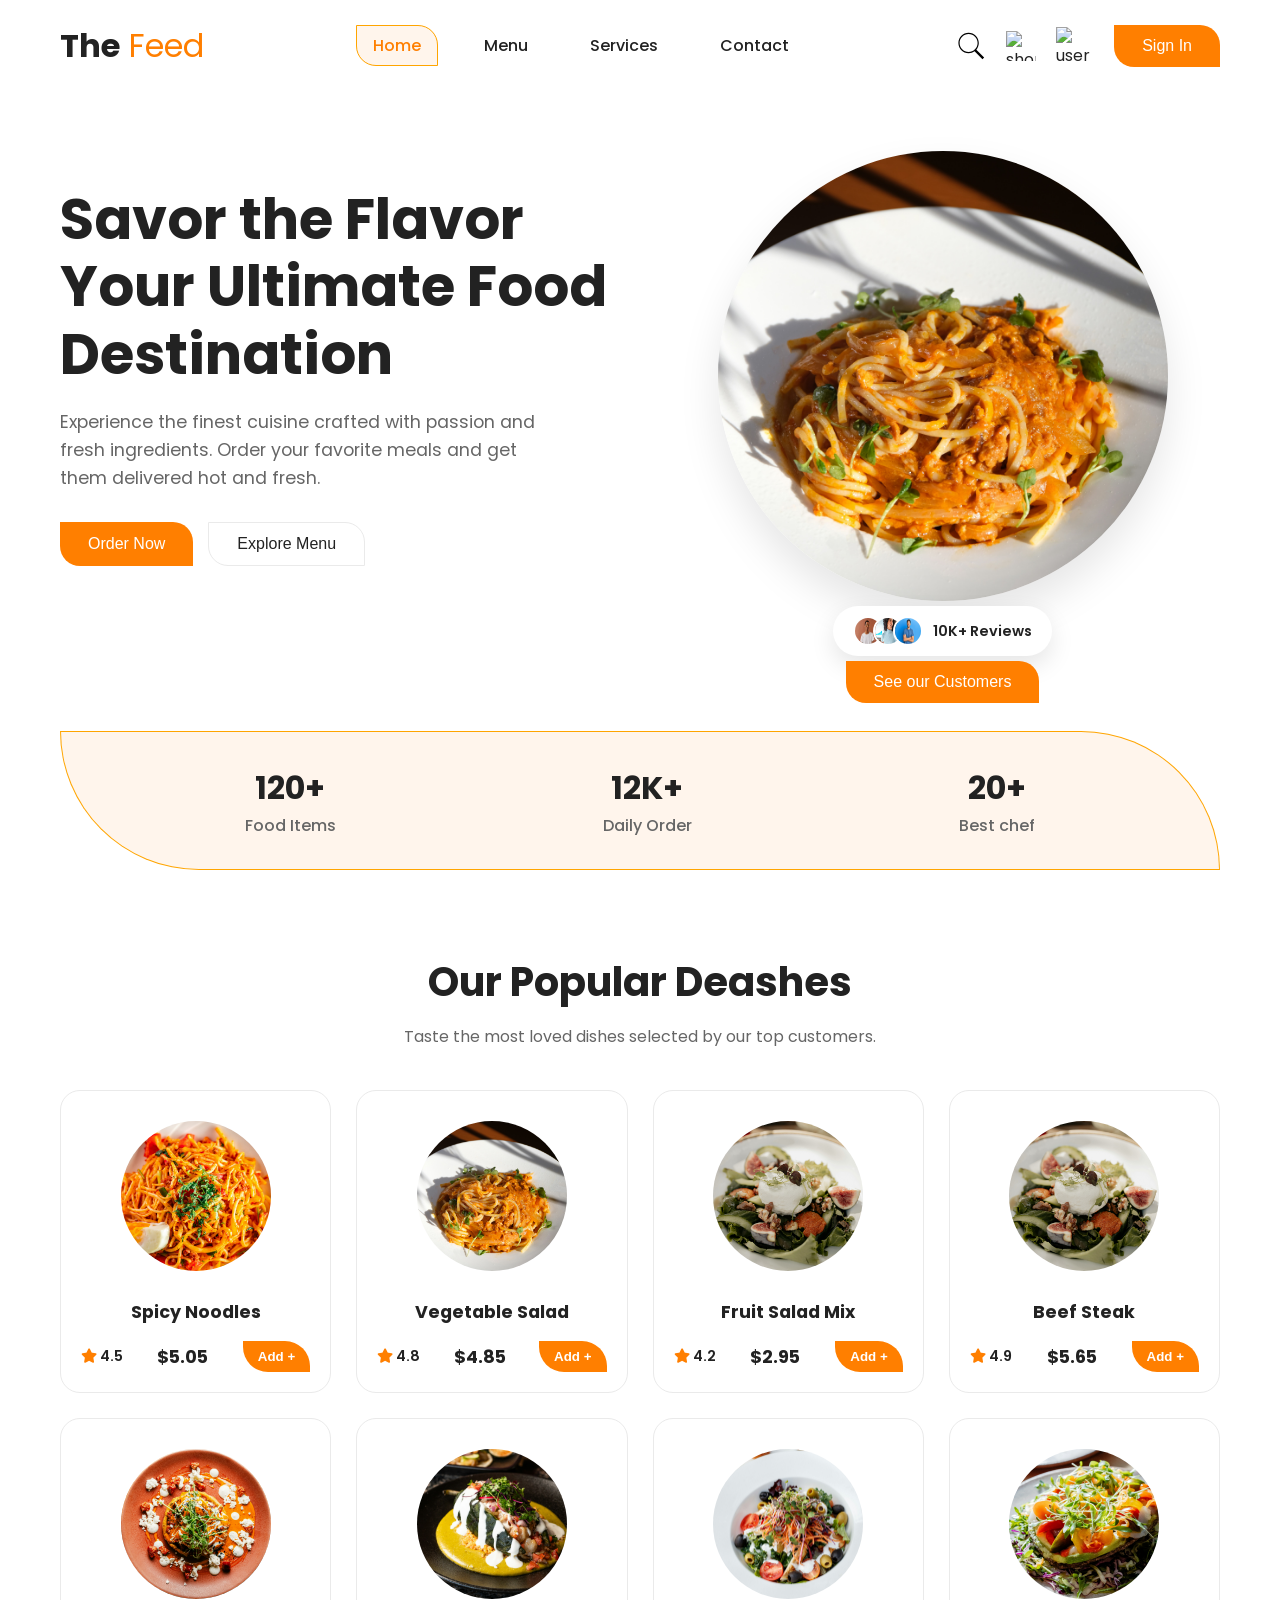
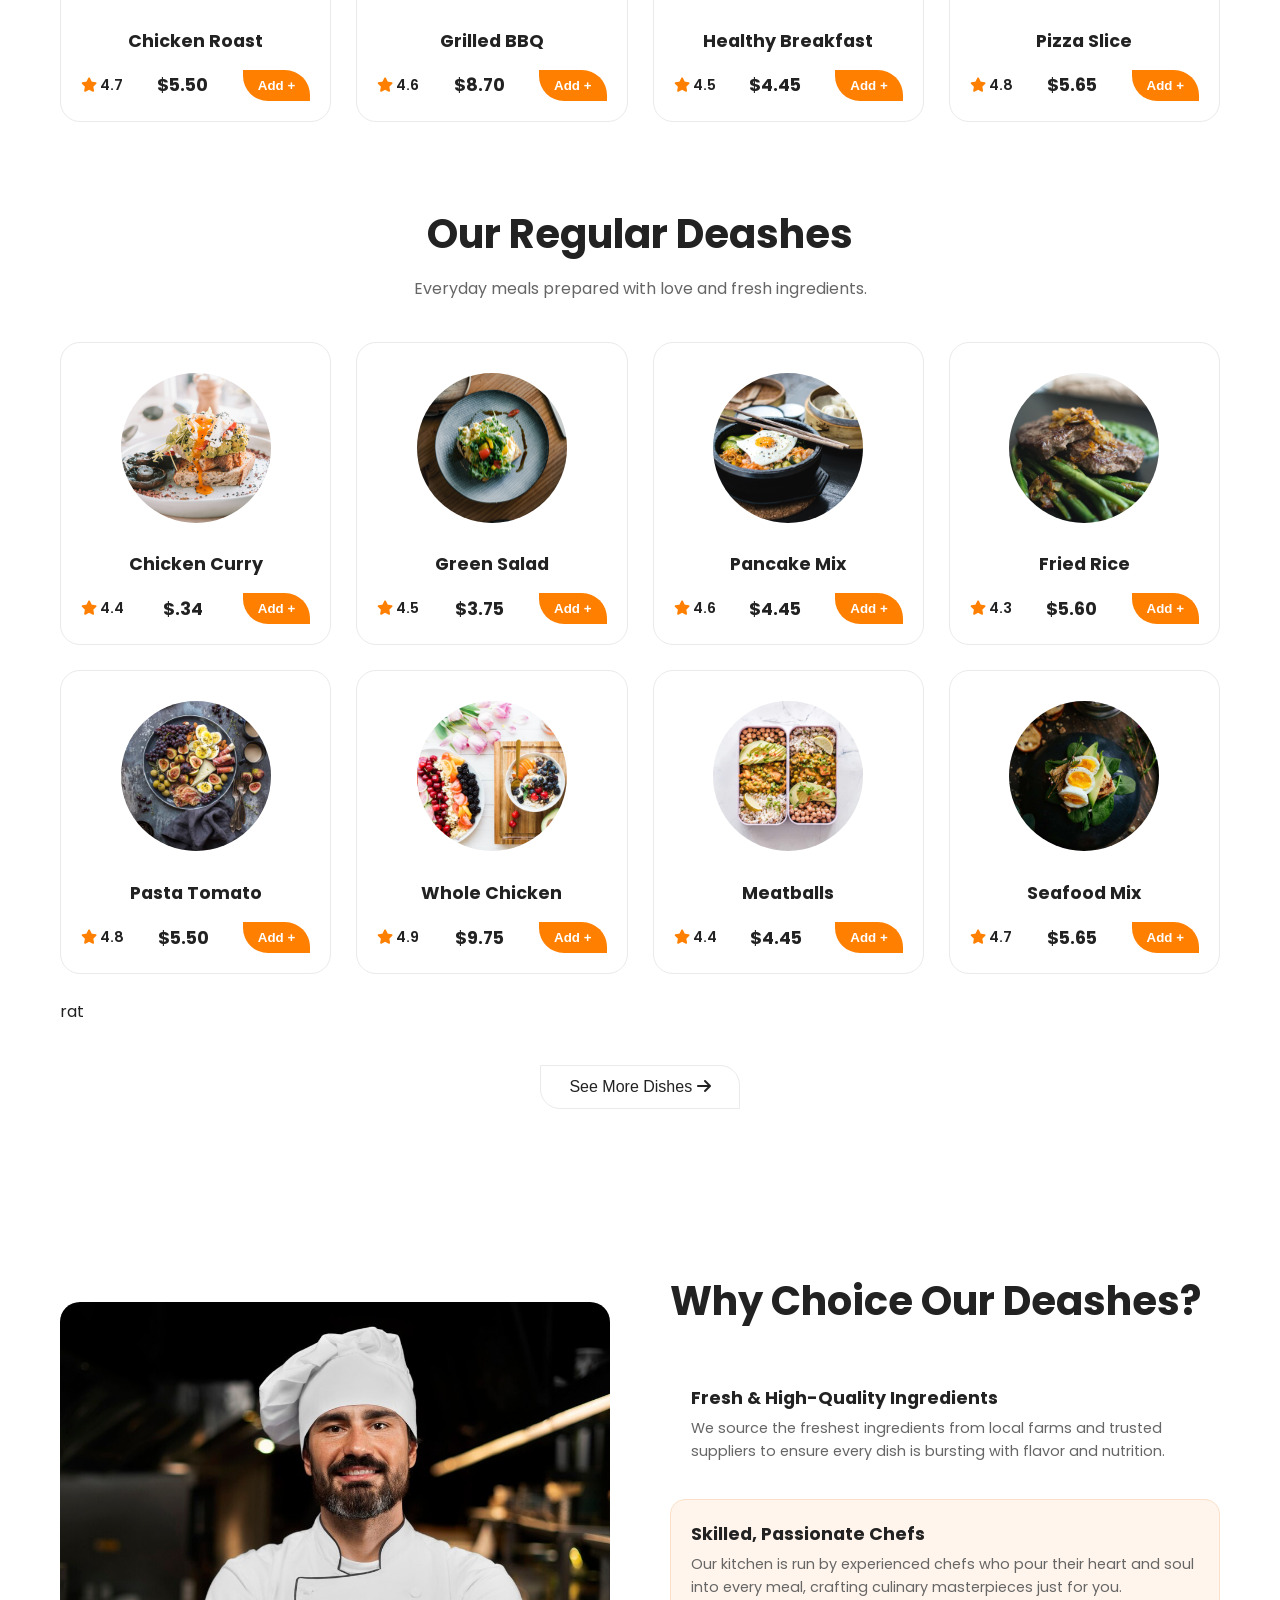
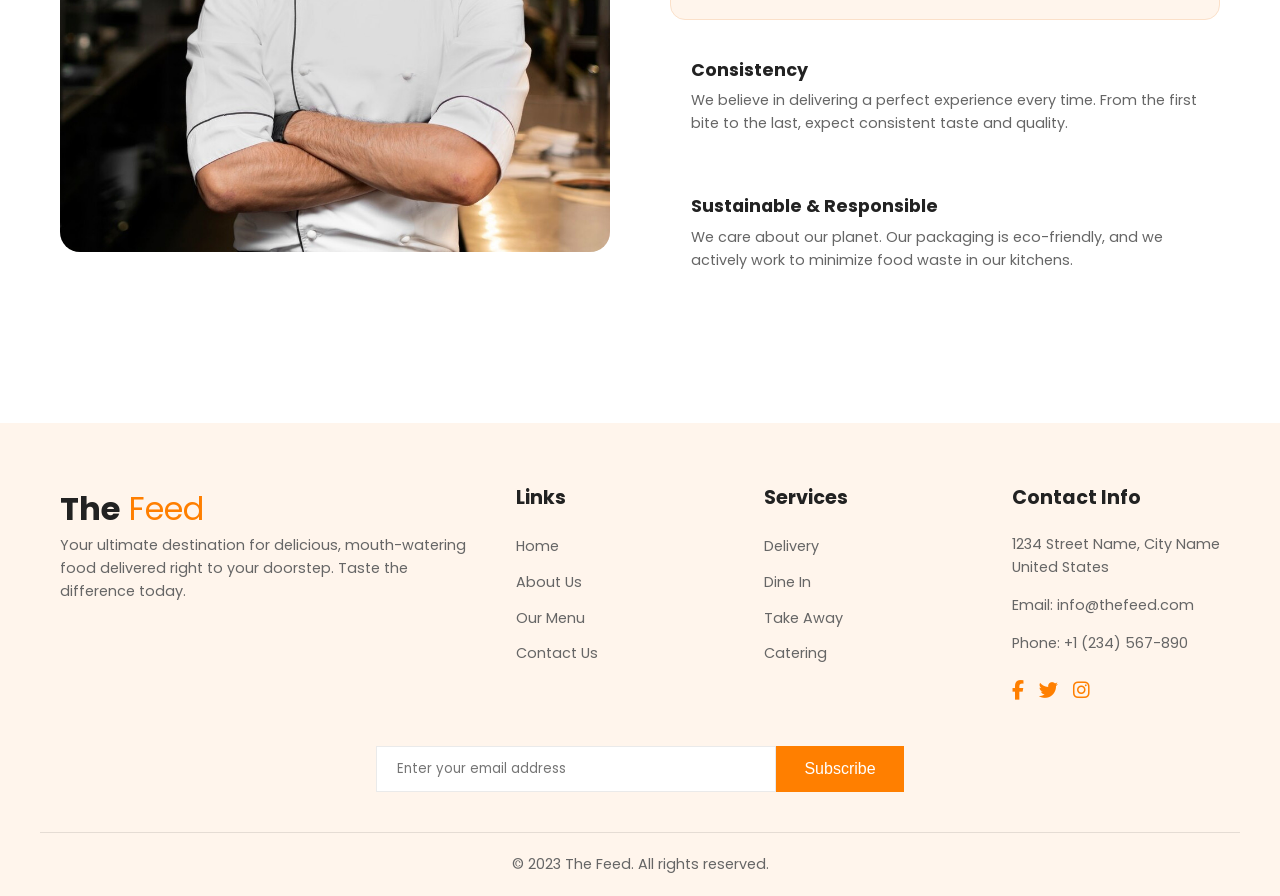
==== commit 3180da20: "monday update" ====
--- a/Food/index.html
+++ b/Food/index.html
@@ -248,7 +248,7 @@
                     <span class="price">&dollar;5.65</span>
                     <button class="btn-add">Add +</button>
                 </div>
-            </div>
+            </div>rat
         </div>
         <div class="load-more">
             <button class="btn btn-outline">See More Dishes <i class="fa-solid fa-arrow-right"></i></button>
--- a/Food/style.css
+++ b/Food/style.css
@@ -119,16 +119,6 @@
   gap: 20px;
 }
 
-.nav-actions i {
-  font-size: 1.2rem;
-  cursor: pointer;
-  color: var(--text-dark);
-  transition: 0.3s;
-}
-
-.nav-actions i:hover {
-  color: var(--primary-color);
-}
 .icons8-search {
   display: inline-block;
   width: 30px;
@@ -480,5 +470,54 @@
     font-size: 0.9rem;
 }
 
-
-
+@media (max-width: 992px) {
+    .hero {
+        flex-direction: column;
+        text-align: center;
+    }
+    .hero-content p {
+        margin: 0 auto 30px;
+    }
+    .hero-buttons {
+        justify-content: center;
+    }
+    .why-choose {
+        flex-direction: column;
+    }
+    .footer-content {
+        grid-template-columns: 1fr 1fr;
+    }
+}
+
+@media (max-width: 768px) {
+    nav ul {
+        display: none;
+    }
+    .stats {
+        flex-direction: column;
+        gap: 30px;
+        border-radius: 20px;
+    }
+    .footer-content {
+        grid-template-columns: 1fr;
+        text-align: center;
+    }
+    .social-links {
+        justify-content: center;
+    }
+    .hero-content h1 {
+        font-size: 2.5rem;
+    }
+    .floating-badge {
+  position: absolute;
+  top:350px;
+    }
+    .btn-fly {
+  position: absolute;
+  top: 410px;
+   }
+   .btn-primary{
+    font-size: 0.8rem;
+   }
+}
+
